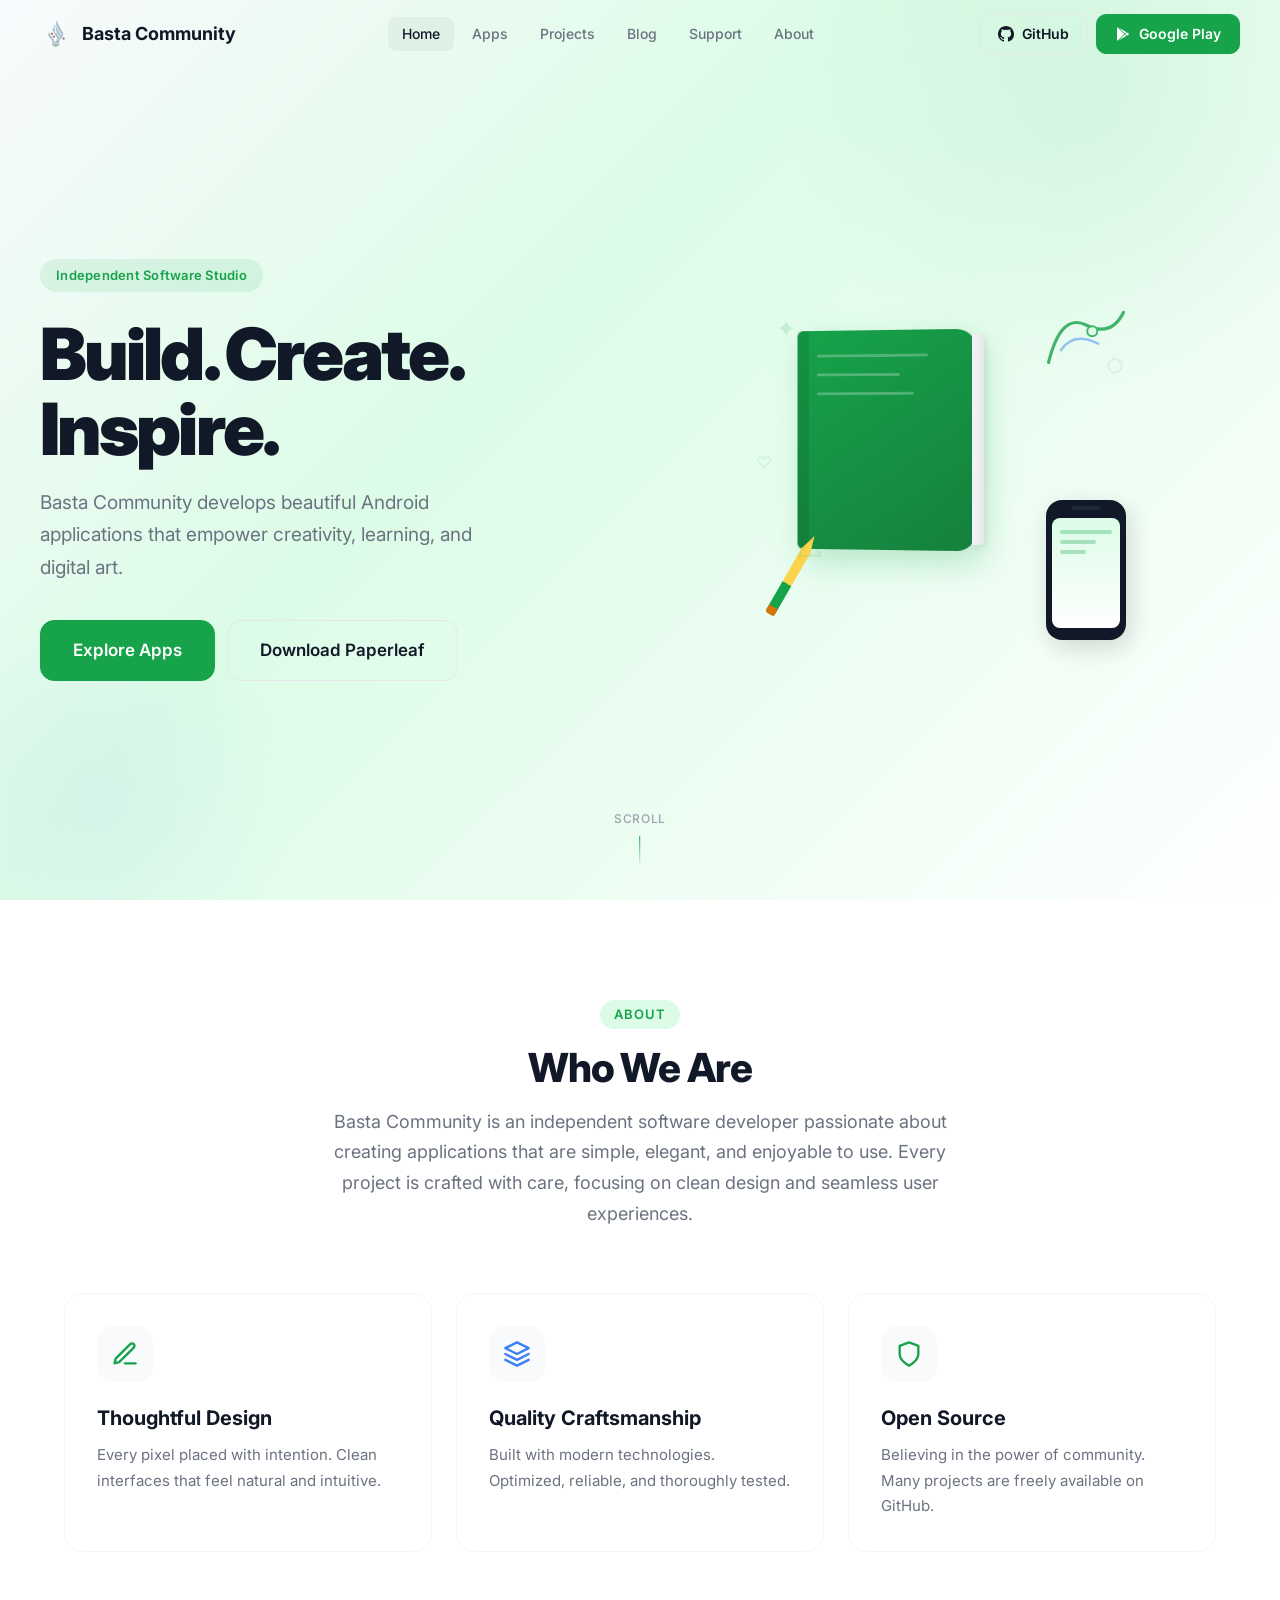
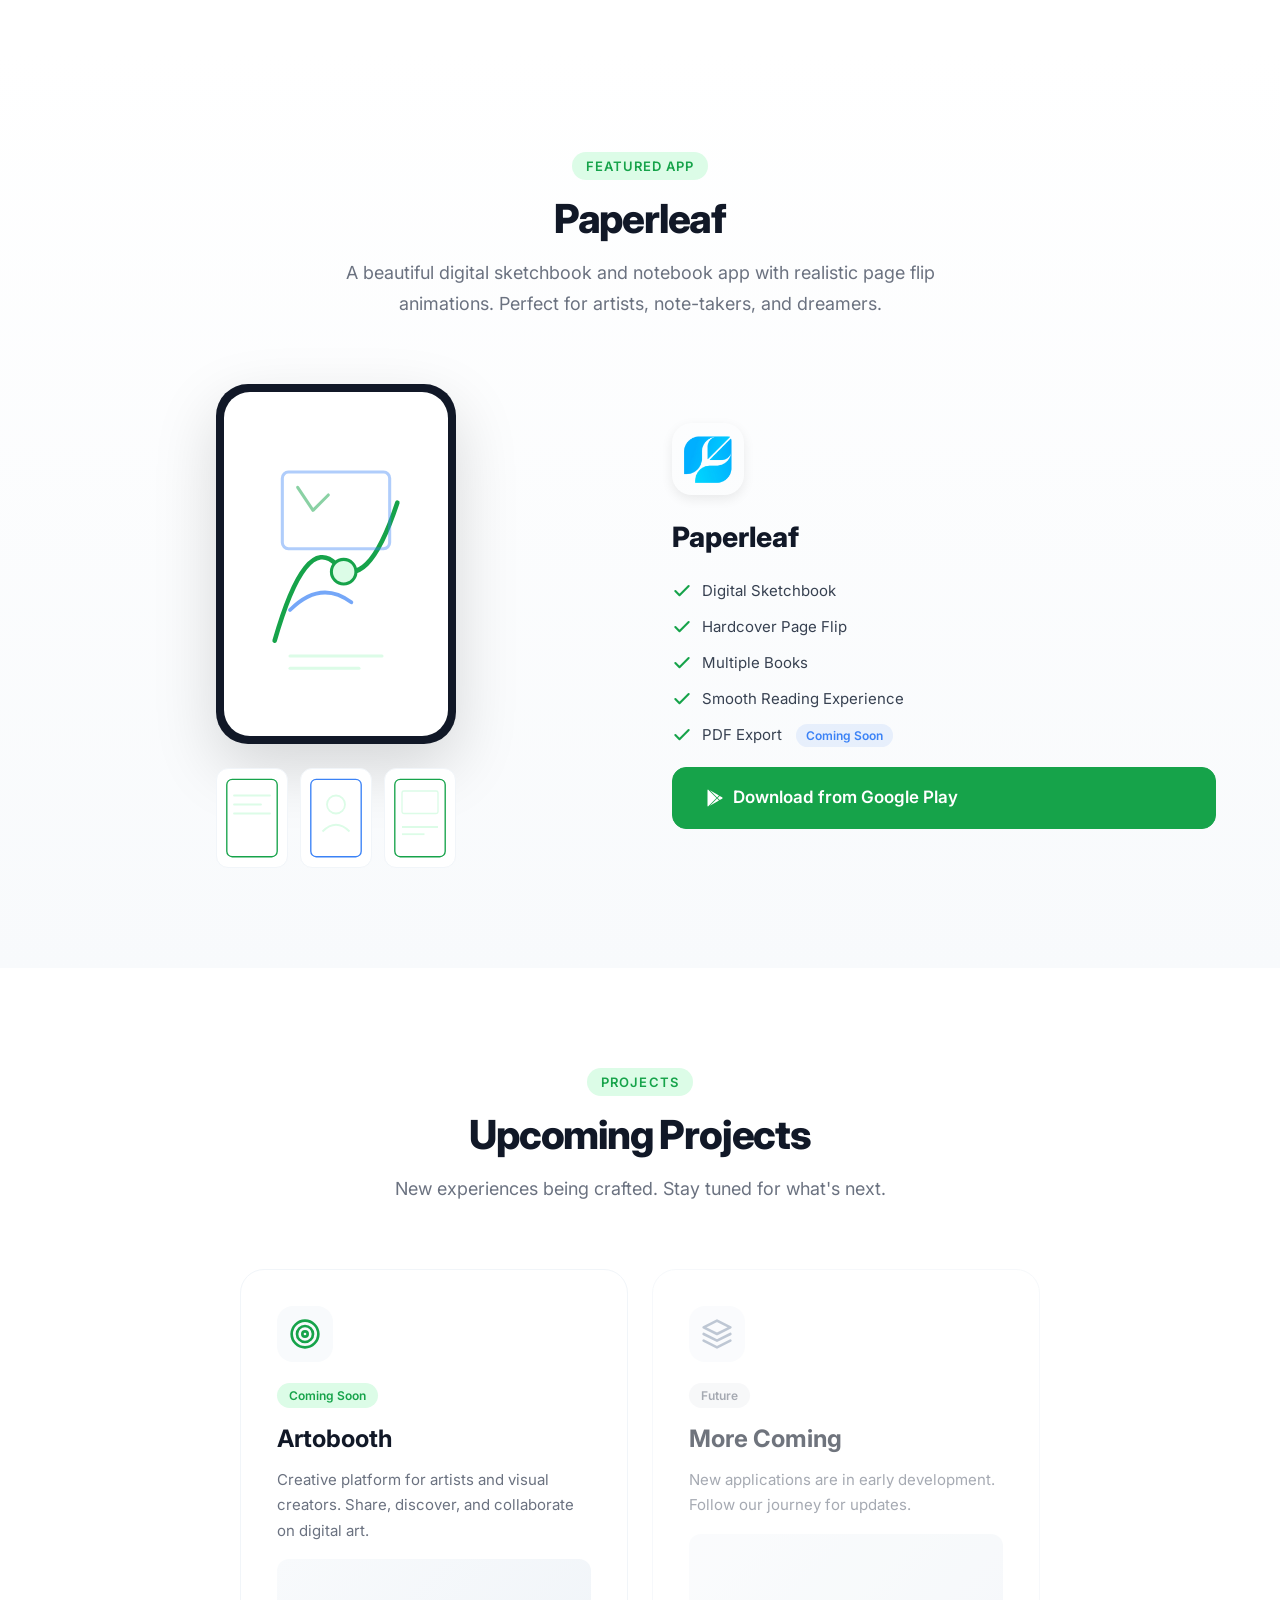
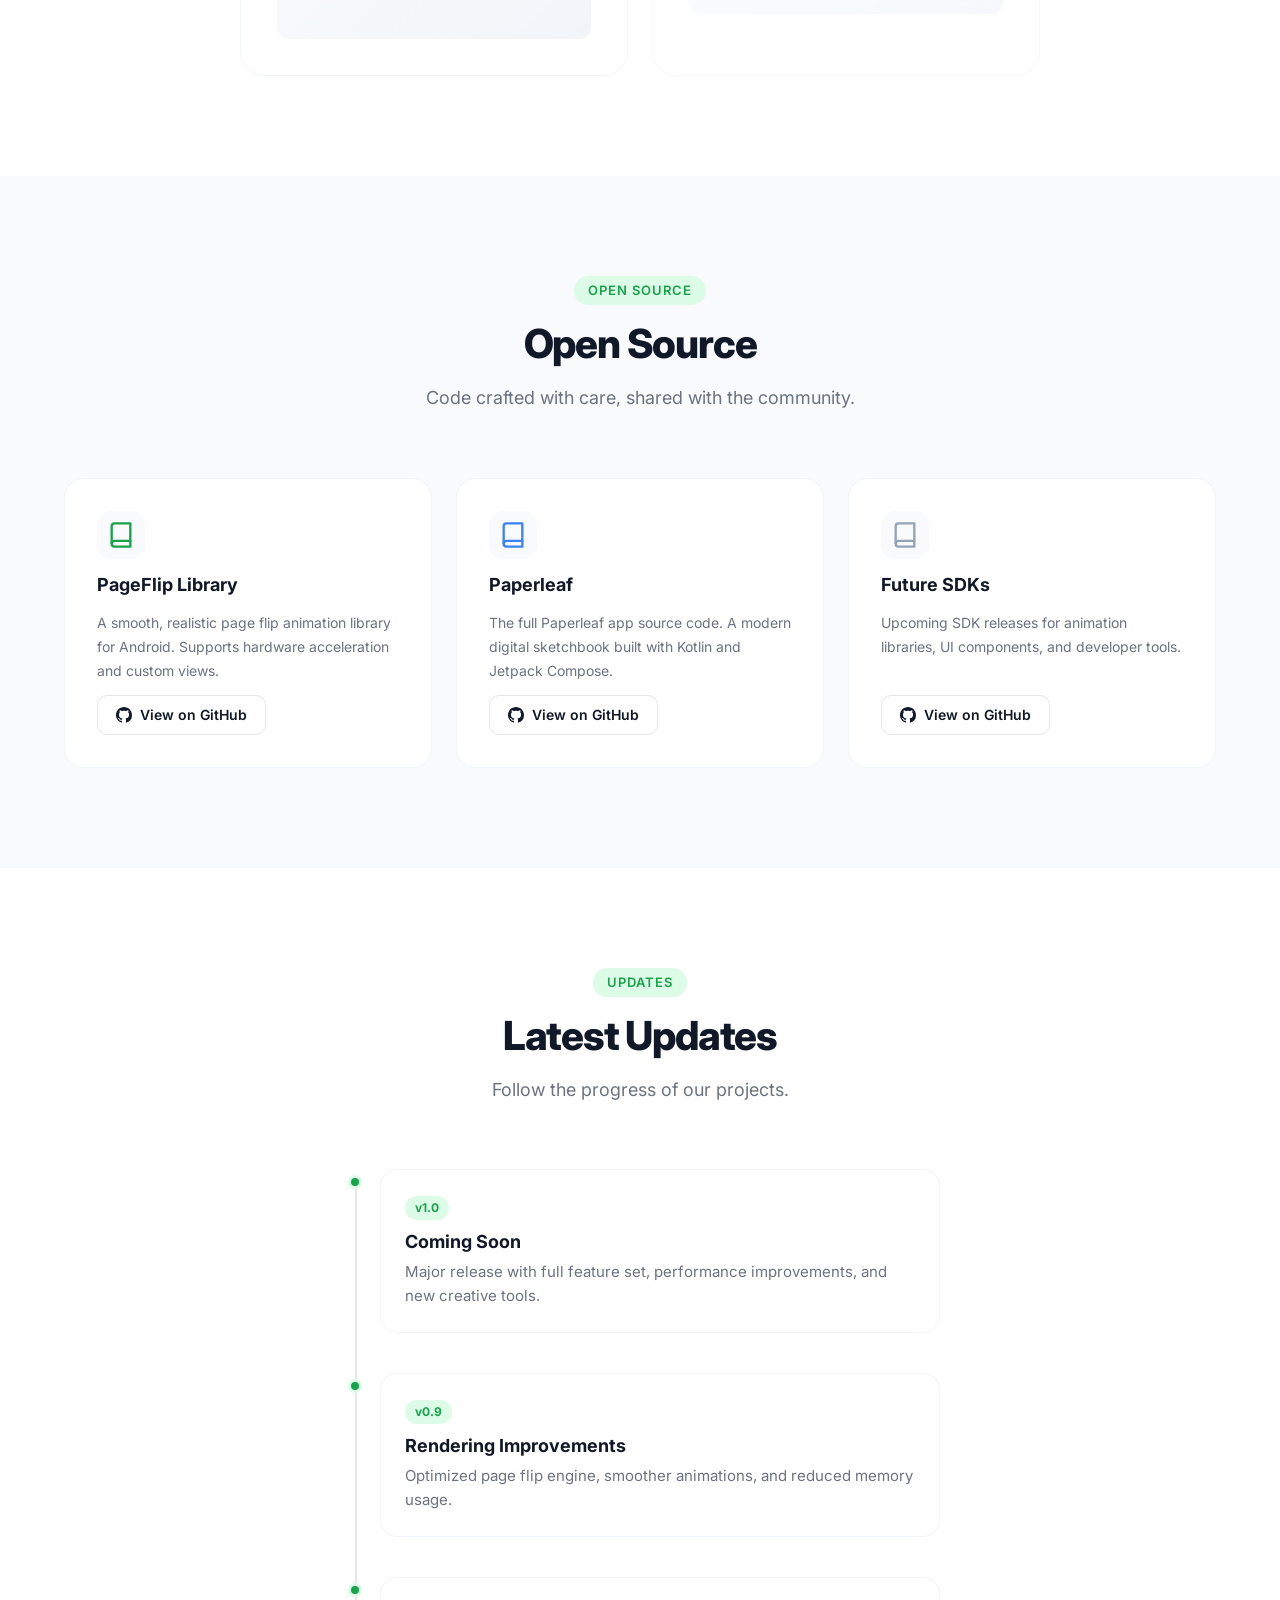
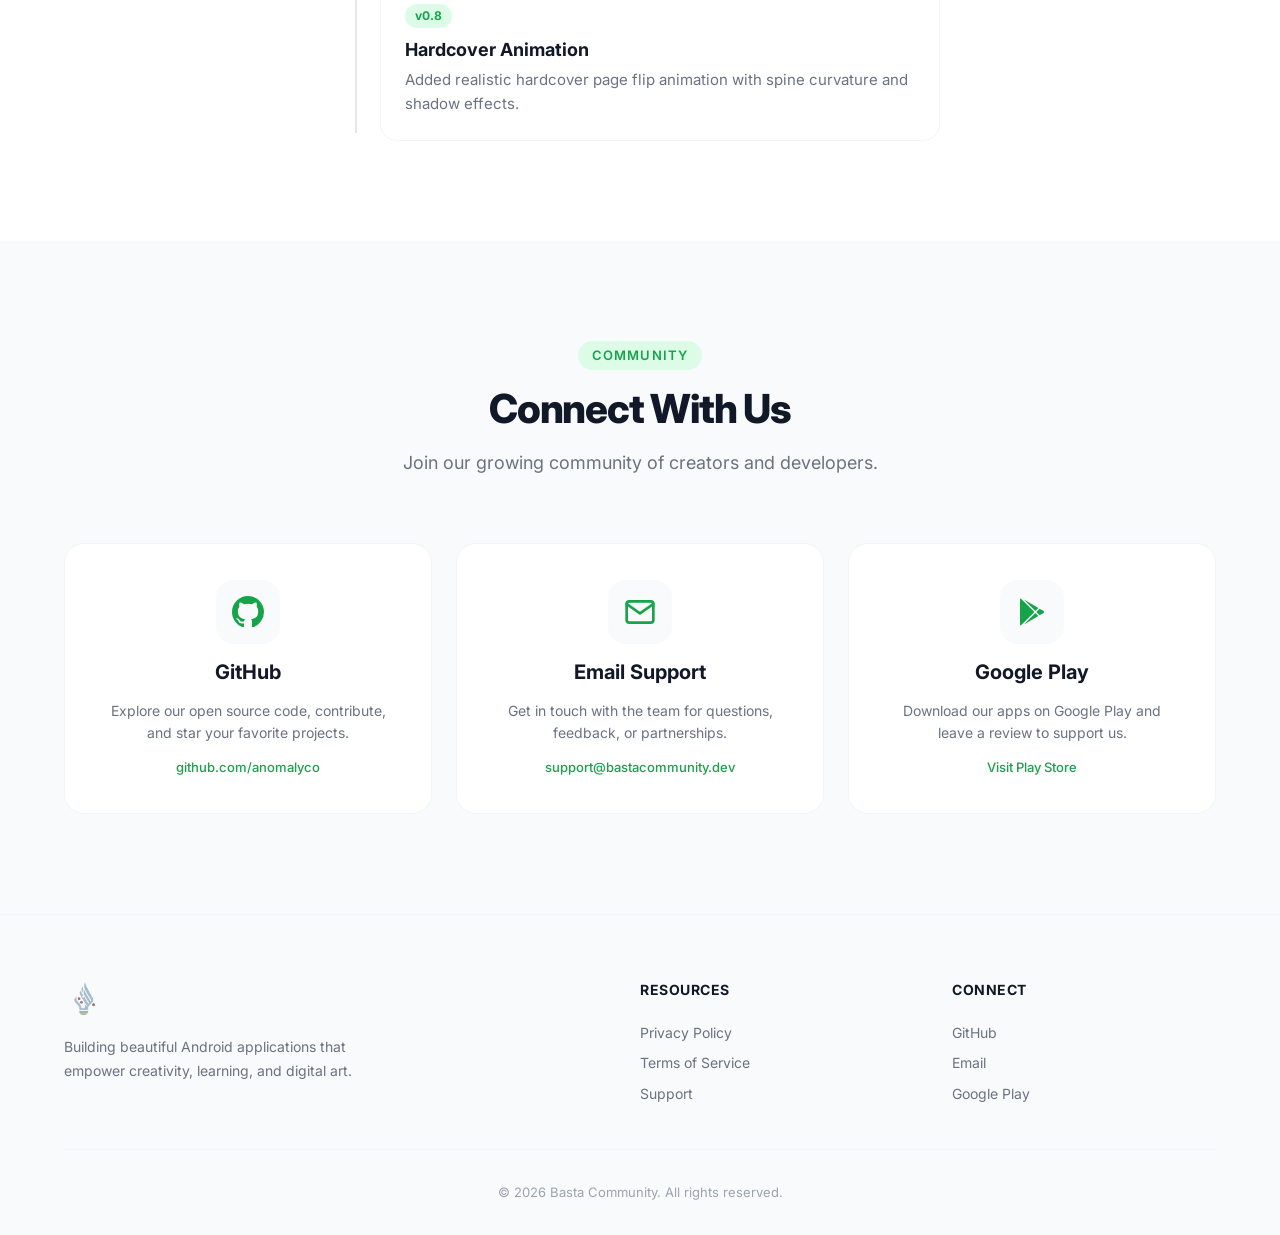
==== index.html @ 8608f351 "first web" ====
<!DOCTYPE html>
<html lang="en">
<head>
  <meta charset="UTF-8">
  <meta name="viewport" content="width=device-width, initial-scale=1.0">
  <meta name="description" content="Basta Community - Independent software studio building beautiful, creative Android applications.">
  <title>Basta Community — Build. Create. Inspire.</title>
  <link rel="icon" type="image/png" href="assets/images/ic_basta.png">
  <link rel="preconnect" href="https://fonts.googleapis.com">
  <link rel="preconnect" href="https://fonts.gstatic.com" crossorigin>
  <link href="https://fonts.googleapis.com/css2?family=Inter:wght@300;400;500;600;700;800;900&display=swap" rel="stylesheet">
  <link rel="stylesheet" href="style.css">
</head>
<body>

  <!-- Navigation -->
  <nav class="navbar" id="navbar">
    <div class="nav-container">
      <a href="#" class="nav-logo">
        <img src="assets/images/ic_basta.png" alt="Basta Community" class="nav-logo-img">
        <span>Basta Community</span>
      </a>
      <div class="nav-menu" id="navMenu">
        <a href="#hero" class="nav-link active">Home</a>
        <a href="#apps" class="nav-link">Apps</a>
        <a href="#projects" class="nav-link">Projects</a>
        <a href="#blog" class="nav-link">Blog</a>
        <a href="#support" class="nav-link">Support</a>
        <a href="#about" class="nav-link">About</a>
      </div>
      <div class="nav-actions">
        <a href="https://github.com/anomalyco" target="_blank" rel="noopener" class="btn btn-outline btn-sm">
          <svg width="16" height="16" viewBox="0 0 24 24" fill="currentColor"><path d="M12 0C5.37 0 0 5.37 0 12c0 5.31 3.435 9.795 8.205 11.385.6.105.825-.255.825-.57 0-.285-.015-1.23-.015-2.235-3.015.555-3.795-.735-4.035-1.41-.135-.345-.72-1.41-1.23-1.695-.42-.225-1.02-.78-.015-.795.945-.015 1.62.87 1.845 1.23 1.08 1.815 2.805 1.305 3.495.99.105-.78.42-1.305.765-1.605-2.67-.3-5.46-1.335-5.46-5.925 0-1.305.465-2.385 1.23-3.225-.12-.3-.54-1.53.12-3.18 0 0 1.005-.315 3.3 1.23.96-.27 1.98-.405 3-.405s2.04.135 3 .405c2.295-1.56 3.3-1.23 3.3-1.23.66 1.65.24 2.88.12 3.18.765.84 1.23 1.905 1.23 3.225 0 4.605-2.805 5.625-5.475 5.925.435.375.81 1.095.81 2.22 0 1.605-.015 2.895-.015 3.3 0 .315.225.69.825.57A12.02 12.02 0 0024 12c0-6.63-5.37-12-12-12z"/></svg>
          GitHub
        </a>
        <a href="https://play.google.com" target="_blank" rel="noopener" class="btn btn-primary btn-sm">
          <svg width="16" height="16" viewBox="0 0 24 24" fill="currentColor"><path d="M3.609 1.814L13.792 12 3.61 22.186a.996.996 0 01-.61-.92V2.734a1 1 0 01.609-.92zm10.89 10.893l2.302 2.302-10.937 6.333 8.635-8.635zm3.199-3.199l2.807 1.626a1 1 0 010 1.732l-2.807 1.626L15.206 12l2.492-2.492zM5.864 2.658L16.8 8.99l-2.302 2.302-8.634-8.634z"/></svg>
          Google Play
        </a>
      </div>
      <button class="nav-toggle" id="navToggle" aria-label="Menu">
        <span></span><span></span><span></span>
      </button>
    </div>
  </nav>

  <!-- Hero -->
  <section class="hero" id="hero">
    <div class="hero-bg"></div>
    <div class="hero-container">
      <div class="hero-content fade-in">
        <span class="hero-badge">Independent Software Studio</span>
        <h1 class="hero-title">Build. Create. Inspire.</h1>
        <p class="hero-subtitle">Basta Community develops beautiful Android applications that empower creativity, learning, and digital art.</p>
        <div class="hero-buttons">
          <a href="#apps" class="btn btn-primary btn-lg">Explore Apps</a>
          <a href="#paperleaf" class="btn btn-outline btn-lg">Download Paperleaf</a>
        </div>
      </div>
      <div class="hero-visual fade-in">
        <div class="hero-illustration">
          <div class="il-notebook">
            <div class="il-notebook-cover">
              <div class="il-notebook-line"></div>
              <div class="il-notebook-line"></div>
              <div class="il-notebook-line"></div>
            </div>
            <div class="il-notebook-pages"></div>
          </div>
          <div class="il-pencil">
            <div class="il-pencil-tip"></div>
            <div class="il-pencil-body"></div>
          </div>
          <div class="il-sketch il-sketch-1">
            <svg viewBox="0 0 80 60" fill="none"><path d="M10 50 Q20 10 40 20 Q60 30 70 10" stroke="#16A34A" stroke-width="2.5" stroke-linecap="round" fill="none"/><circle cx="45" cy="25" r="4" fill="#DCFCE7" stroke="#16A34A" stroke-width="1.5"/><path d="M20 40 Q30 25 50 35" stroke="#3B82F6" stroke-width="2" stroke-linecap="round" fill="none" opacity="0.6"/></svg>
          </div>
          <div class="il-sketch il-sketch-2">
            <svg viewBox="0 0 60 50" fill="none"><rect x="10" y="10" width="40" height="30" rx="3" stroke="#3B82F6" stroke-width="2" fill="none"/><circle cx="30" cy="22" r="6" stroke="#16A34A" stroke-width="2" fill="none"/><path d="M15 35 Q30 25 45 35" stroke="#3B82F6" stroke-width="1.5" fill="none"/></svg>
          </div>
          <div class="il-doodle il-doodle-1">✦</div>
          <div class="il-doodle il-doodle-2">○</div>
          <div class="il-doodle il-doodle-3">△</div>
          <div class="il-doodle il-doodle-4">◇</div>
          <div class="il-doodle il-doodle-5">♡</div>
          <div class="il-phone-frame">
            <div class="il-phone-notch"></div>
            <div class="il-phone-screen">
              <div class="il-phone-bar"></div>
              <div class="il-phone-bar"></div>
              <div class="il-phone-bar"></div>
            </div>
          </div>
        </div>
      </div>
    </div>
    <div class="hero-scroll">
      <span>Scroll</span>
      <div class="scroll-indicator"></div>
    </div>
  </section>

  <!-- About -->
  <section class="section" id="about">
    <div class="container">
      <div class="section-header fade-in">
        <span class="section-label">About</span>
        <h2 class="section-title">Who We Are</h2>
        <p class="section-desc">Basta Community is an independent software developer passionate about creating applications that are simple, elegant, and enjoyable to use. Every project is crafted with care, focusing on clean design and seamless user experiences.</p>
      </div>
      <div class="about-grid fade-in">
        <div class="about-card">
          <div class="about-icon">
            <svg width="28" height="28" viewBox="0 0 24 24" fill="none" stroke="#16A34A" stroke-width="2" stroke-linecap="round" stroke-linejoin="round"><path d="M12 20h9"/><path d="M16.5 3.5a2.121 2.121 0 013 3L7 19l-4 1 1-4L16.5 3.5z"/></svg>
          </div>
          <h3>Thoughtful Design</h3>
          <p>Every pixel placed with intention. Clean interfaces that feel natural and intuitive.</p>
        </div>
        <div class="about-card">
          <div class="about-icon">
            <svg width="28" height="28" viewBox="0 0 24 24" fill="none" stroke="#3B82F6" stroke-width="2" stroke-linecap="round" stroke-linejoin="round"><path d="M12 2L2 7l10 5 10-5-10-5z"/><path d="M2 17l10 5 10-5"/><path d="M2 12l10 5 10-5"/></svg>
          </div>
          <h3>Quality Craftsmanship</h3>
          <p>Built with modern technologies. Optimized, reliable, and thoroughly tested.</p>
        </div>
        <div class="about-card">
          <div class="about-icon">
            <svg width="28" height="28" viewBox="0 0 24 24" fill="none" stroke="#16A34A" stroke-width="2" stroke-linecap="round" stroke-linejoin="round"><path d="M12 22s8-4 8-10V5l-8-3-8 3v7c0 6 8 10 8 10z"/></svg>
          </div>
          <h3>Open Source</h3>
          <p>Believing in the power of community. Many projects are freely available on GitHub.</p>
        </div>
      </div>
    </div>
  </section>

  <!-- Featured App / Paperleaf -->
  <section class="section section-featured" id="paperleaf">
    <div class="container">
      <div class="section-header fade-in">
        <span class="section-label">Featured App</span>
        <h2 class="section-title">Paperleaf</h2>
        <p class="section-desc">A beautiful digital sketchbook and notebook app with realistic page flip animations. Perfect for artists, note-takers, and dreamers.</p>
      </div>
      <div class="featured-grid fade-in">
        <div class="featured-visual">
          <div class="featured-phone">
            <div class="featured-phone-inner">
              <div class="featured-screen-content">
                <div class="fp-drawing">
                  <svg viewBox="0 0 120 160" fill="none">
                    <path d="M20 130 Q40 60 60 80 Q80 100 100 40" stroke="#16A34A" stroke-width="3" stroke-linecap="round"/>
                    <circle cx="65" cy="85" r="8" fill="#DCFCE7" stroke="#16A34A" stroke-width="2"/>
                    <path d="M30 110 Q50 90 70 105" stroke="#3B82F6" stroke-width="2.5" stroke-linecap="round" opacity="0.7"/>
                    <rect x="25" y="20" width="70" height="50" rx="4" stroke="#3B82F6" stroke-width="2" fill="none" opacity="0.4"/>
                    <path d="M35 30 L45 45 L55 35" stroke="#16A34A" stroke-width="2" stroke-linecap="round" stroke-linejoin="round" opacity="0.5"/>
                    <line x1="30" y1="140" x2="90" y2="140" stroke="#DCFCE7" stroke-width="2" stroke-linecap="round"/>
                    <line x1="30" y1="148" x2="75" y2="148" stroke="#DCFCE7" stroke-width="2" stroke-linecap="round"/>
                  </svg>
                </div>
              </div>
            </div>
          </div>
          <div class="featured-screenshots">
            <div class="screenshot-thumb">
              <svg viewBox="0 0 60 90" fill="none"><rect x="2" y="2" width="56" height="86" rx="6" stroke="#16A34A" stroke-width="1.5" fill="none"/><line x1="10" y1="20" x2="50" y2="20" stroke="#DCFCE7" stroke-width="2" stroke-linecap="round"/><line x1="10" y1="30" x2="40" y2="30" stroke="#DCFCE7" stroke-width="2" stroke-linecap="round"/><line x1="10" y1="40" x2="50" y2="40" stroke="#DCFCE7" stroke-width="2" stroke-linecap="round"/></svg>
            </div>
            <div class="screenshot-thumb">
              <svg viewBox="0 0 60 90" fill="none"><rect x="2" y="2" width="56" height="86" rx="6" stroke="#3B82F6" stroke-width="1.5" fill="none"/><circle cx="30" cy="30" r="10" stroke="#DCFCE7" stroke-width="2" fill="none"/><path d="M15 60 Q30 45 45 60" stroke="#DCFCE7" stroke-width="2" fill="none"/></svg>
            </div>
            <div class="screenshot-thumb">
              <svg viewBox="0 0 60 90" fill="none"><rect x="2" y="2" width="56" height="86" rx="6" stroke="#16A34A" stroke-width="1.5" fill="none"/><rect x="10" y="15" width="40" height="25" rx="2" stroke="#DCFCE7" stroke-width="1.5" fill="none"/><line x1="10" y1="55" x2="50" y2="55" stroke="#DCFCE7" stroke-width="2"/><line x1="10" y1="63" x2="35" y2="63" stroke="#DCFCE7" stroke-width="2"/></svg>
            </div>
          </div>
        </div>
        <div class="featured-info">
          <div class="featured-app-icon">
            <img src="assets/images/ic_paperleaf.png" alt="Paperleaf">
          </div>
          <h3 class="featured-app-name">Paperleaf</h3>
          <ul class="featured-features">
            <li>
              <svg width="20" height="20" viewBox="0 0 24 24" fill="none" stroke="#16A34A" stroke-width="2.5" stroke-linecap="round" stroke-linejoin="round"><polyline points="20 6 9 17 4 12"/></svg>
              Digital Sketchbook
            </li>
            <li>
              <svg width="20" height="20" viewBox="0 0 24 24" fill="none" stroke="#16A34A" stroke-width="2.5" stroke-linecap="round" stroke-linejoin="round"><polyline points="20 6 9 17 4 12"/></svg>
              Hardcover Page Flip
            </li>
            <li>
              <svg width="20" height="20" viewBox="0 0 24 24" fill="none" stroke="#16A34A" stroke-width="2.5" stroke-linecap="round" stroke-linejoin="round"><polyline points="20 6 9 17 4 12"/></svg>
              Multiple Books
            </li>
            <li>
              <svg width="20" height="20" viewBox="0 0 24 24" fill="none" stroke="#16A34A" stroke-width="2.5" stroke-linecap="round" stroke-linejoin="round"><polyline points="20 6 9 17 4 12"/></svg>
              Smooth Reading Experience
            </li>
            <li>
              <svg width="20" height="20" viewBox="0 0 24 24" fill="none" stroke="#16A34A" stroke-width="2.5" stroke-linecap="round" stroke-linejoin="round"><polyline points="20 6 9 17 4 12"/></svg>
              PDF Export <span class="badge-coming">Coming Soon</span>
            </li>
          </ul>
          <a href="https://play.google.com" target="_blank" rel="noopener" class="btn btn-primary btn-lg">
            <svg width="20" height="20" viewBox="0 0 24 24" fill="currentColor"><path d="M3.609 1.814L13.792 12 3.61 22.186a.996.996 0 01-.61-.92V2.734a1 1 0 01.609-.92zm10.89 10.893l2.302 2.302-10.937 6.333 8.635-8.635zm3.199-3.199l2.807 1.626a1 1 0 010 1.732l-2.807 1.626L15.206 12l2.492-2.492zM5.864 2.658L16.8 8.99l-2.302 2.302-8.634-8.634z"/></svg>
            Download from Google Play
          </a>
        </div>
      </div>
    </div>
  </section>

  <!-- Upcoming Projects -->
  <section class="section" id="projects">
    <div class="container">
      <div class="section-header fade-in">
        <span class="section-label">Projects</span>
        <h2 class="section-title">Upcoming Projects</h2>
        <p class="section-desc">New experiences being crafted. Stay tuned for what's next.</p>
      </div>
      <div class="projects-grid fade-in" id="apps">
        <div class="project-card">
          <div class="project-icon">
            <svg width="32" height="32" viewBox="0 0 24 24" fill="none" stroke="#16A34A" stroke-width="2" stroke-linecap="round" stroke-linejoin="round"><circle cx="12" cy="12" r="10"/><circle cx="12" cy="12" r="6"/><circle cx="12" cy="12" r="2"/></svg>
          </div>
          <span class="project-badge">Coming Soon</span>
          <h3>Artobooth</h3>
          <p>Creative platform for artists and visual creators. Share, discover, and collaborate on digital art.</p>
          <div class="project-placeholder"></div>
        </div>
        <div class="project-card project-card-future">
          <div class="project-icon">
            <svg width="32" height="32" viewBox="0 0 24 24" fill="none" stroke="#94A3B8" stroke-width="2" stroke-linecap="round" stroke-linejoin="round"><path d="M12 2L2 7l10 5 10-5-10-5z"/><path d="M2 17l10 5 10-5"/><path d="M2 12l10 5 10-5"/></svg>
          </div>
          <span class="project-badge project-badge-soon">Future</span>
          <h3>More Coming</h3>
          <p>New applications are in early development. Follow our journey for updates.</p>
          <div class="project-placeholder"></div>
        </div>
      </div>
    </div>
  </section>

  <!-- Open Source -->
  <section class="section section-alt" id="opensource">
    <div class="container">
      <div class="section-header fade-in">
        <span class="section-label">Open Source</span>
        <h2 class="section-title">Open Source</h2>
        <p class="section-desc">Code crafted with care, shared with the community.</p>
      </div>
      <div class="oss-grid fade-in">
        <div class="oss-card">
          <div class="oss-icon">
            <svg width="28" height="28" viewBox="0 0 24 24" fill="none" stroke="#16A34A" stroke-width="2" stroke-linecap="round" stroke-linejoin="round"><path d="M4 19.5A2.5 2.5 0 016.5 17H20"/><path d="M6.5 2H20v20H6.5A2.5 2.5 0 014 19.5v-15A2.5 2.5 0 016.5 2z"/></svg>
          </div>
          <h3>PageFlip Library</h3>
          <p>A smooth, realistic page flip animation library for Android. Supports hardware acceleration and custom views.</p>
          <a href="https://github.com/anomalyco" target="_blank" rel="noopener" class="btn btn-outline btn-sm">
            <svg width="16" height="16" viewBox="0 0 24 24" fill="currentColor"><path d="M12 0C5.37 0 0 5.37 0 12c0 5.31 3.435 9.795 8.205 11.385.6.105.825-.255.825-.57 0-.285-.015-1.23-.015-2.235-3.015.555-3.795-.735-4.035-1.41-.135-.345-.72-1.41-1.23-1.695-.42-.225-1.02-.78-.015-.795.945-.015 1.62.87 1.845 1.23 1.08 1.815 2.805 1.305 3.495.99.105-.78.42-1.305.765-1.605-2.67-.3-5.46-1.335-5.46-5.925 0-1.305.465-2.385 1.23-3.225-.12-.3-.54-1.53.12-3.18 0 0 1.005-.315 3.3 1.23.96-.27 1.98-.405 3-.405s2.04.135 3 .405c2.295-1.56 3.3-1.23 3.3-1.23.66 1.65.24 2.88.12 3.18.765.84 1.23 1.905 1.23 3.225 0 4.605-2.805 5.625-5.475 5.925.435.375.81 1.095.81 2.22 0 1.605-.015 2.895-.015 3.3 0 .315.225.69.825.57A12.02 12.02 0 0024 12c0-6.63-5.37-12-12-12z"/></svg>
            View on GitHub
          </a>
        </div>
        <div class="oss-card">
          <div class="oss-icon">
            <svg width="28" height="28" viewBox="0 0 24 24" fill="none" stroke="#3B82F6" stroke-width="2" stroke-linecap="round" stroke-linejoin="round"><path d="M4 19.5A2.5 2.5 0 016.5 17H20"/><path d="M6.5 2H20v20H6.5A2.5 2.5 0 014 19.5v-15A2.5 2.5 0 016.5 2z"/></svg>
          </div>
          <h3>Paperleaf</h3>
          <p>The full Paperleaf app source code. A modern digital sketchbook built with Kotlin and Jetpack Compose.</p>
          <a href="https://github.com/anomalyco" target="_blank" rel="noopener" class="btn btn-outline btn-sm">
            <svg width="16" height="16" viewBox="0 0 24 24" fill="currentColor"><path d="M12 0C5.37 0 0 5.37 0 12c0 5.31 3.435 9.795 8.205 11.385.6.105.825-.255.825-.57 0-.285-.015-1.23-.015-2.235-3.015.555-3.795-.735-4.035-1.41-.135-.345-.72-1.41-1.23-1.695-.42-.225-1.02-.78-.015-.795.945-.015 1.62.87 1.845 1.23 1.08 1.815 2.805 1.305 3.495.99.105-.78.42-1.305.765-1.605-2.67-.3-5.46-1.335-5.46-5.925 0-1.305.465-2.385 1.23-3.225-.12-.3-.54-1.53.12-3.18 0 0 1.005-.315 3.3 1.23.96-.27 1.98-.405 3-.405s2.04.135 3 .405c2.295-1.56 3.3-1.23 3.3-1.23.66 1.65.24 2.88.12 3.18.765.84 1.23 1.905 1.23 3.225 0 4.605-2.805 5.625-5.475 5.925.435.375.81 1.095.81 2.22 0 1.605-.015 2.895-.015 3.3 0 .315.225.69.825.57A12.02 12.02 0 0024 12c0-6.63-5.37-12-12-12z"/></svg>
            View on GitHub
          </a>
        </div>
        <div class="oss-card">
          <div class="oss-icon">
            <svg width="28" height="28" viewBox="0 0 24 24" fill="none" stroke="#94A3B8" stroke-width="2" stroke-linecap="round" stroke-linejoin="round"><path d="M4 19.5A2.5 2.5 0 016.5 17H20"/><path d="M6.5 2H20v20H6.5A2.5 2.5 0 014 19.5v-15A2.5 2.5 0 016.5 2z"/></svg>
          </div>
          <h3>Future SDKs</h3>
          <p>Upcoming SDK releases for animation libraries, UI components, and developer tools.</p>
          <a href="https://github.com/anomalyco" target="_blank" rel="noopener" class="btn btn-outline btn-sm">
            <svg width="16" height="16" viewBox="0 0 24 24" fill="currentColor"><path d="M12 0C5.37 0 0 5.37 0 12c0 5.31 3.435 9.795 8.205 11.385.6.105.825-.255.825-.57 0-.285-.015-1.23-.015-2.235-3.015.555-3.795-.735-4.035-1.41-.135-.345-.72-1.41-1.23-1.695-.42-.225-1.02-.78-.015-.795.945-.015 1.62.87 1.845 1.23 1.08 1.815 2.805 1.305 3.495.99.105-.78.42-1.305.765-1.605-2.67-.3-5.46-1.335-5.46-5.925 0-1.305.465-2.385 1.23-3.225-.12-.3-.54-1.53.12-3.18 0 0 1.005-.315 3.3 1.23.96-.27 1.98-.405 3-.405s2.04.135 3 .405c2.295-1.56 3.3-1.23 3.3-1.23.66 1.65.24 2.88.12 3.18.765.84 1.23 1.905 1.23 3.225 0 4.605-2.805 5.625-5.475 5.925.435.375.81 1.095.81 2.22 0 1.605-.015 2.895-.015 3.3 0 .315.225.69.825.57A12.02 12.02 0 0024 12c0-6.63-5.37-12-12-12z"/></svg>
            View on GitHub
          </a>
        </div>
      </div>
    </div>
  </section>

  <!-- Latest Updates -->
  <section class="section" id="blog">
    <div class="container">
      <div class="section-header fade-in">
        <span class="section-label">Updates</span>
        <h2 class="section-title">Latest Updates</h2>
        <p class="section-desc">Follow the progress of our projects.</p>
      </div>
      <div class="timeline fade-in">
        <div class="timeline-item">
          <div class="timeline-dot"></div>
          <div class="timeline-content">
            <span class="timeline-version">v1.0</span>
            <h3>Coming Soon</h3>
            <p>Major release with full feature set, performance improvements, and new creative tools.</p>
          </div>
        </div>
        <div class="timeline-item">
          <div class="timeline-dot"></div>
          <div class="timeline-content">
            <span class="timeline-version">v0.9</span>
            <h3>Rendering Improvements</h3>
            <p>Optimized page flip engine, smoother animations, and reduced memory usage.</p>
          </div>
        </div>
        <div class="timeline-item">
          <div class="timeline-dot"></div>
          <div class="timeline-content">
            <span class="timeline-version">v0.8</span>
            <h3>Hardcover Animation</h3>
            <p>Added realistic hardcover page flip animation with spine curvature and shadow effects.</p>
          </div>
        </div>
      </div>
    </div>
  </section>

  <!-- Community -->
  <section class="section section-alt" id="support">
    <div class="container">
      <div class="section-header fade-in">
        <span class="section-label">Community</span>
        <h2 class="section-title">Connect With Us</h2>
        <p class="section-desc">Join our growing community of creators and developers.</p>
      </div>
      <div class="community-grid fade-in">
        <a href="https://github.com/anomalyco" target="_blank" rel="noopener" class="community-card">
          <div class="community-icon">
            <svg width="32" height="32" viewBox="0 0 24 24" fill="currentColor"><path d="M12 0C5.37 0 0 5.37 0 12c0 5.31 3.435 9.795 8.205 11.385.6.105.825-.255.825-.57 0-.285-.015-1.23-.015-2.235-3.015.555-3.795-.735-4.035-1.41-.135-.345-.72-1.41-1.23-1.695-.42-.225-1.02-.78-.015-.795.945-.015 1.62.87 1.845 1.23 1.08 1.815 2.805 1.305 3.495.99.105-.78.42-1.305.765-1.605-2.67-.3-5.46-1.335-5.46-5.925 0-1.305.465-2.385 1.23-3.225-.12-.3-.54-1.53.12-3.18 0 0 1.005-.315 3.3 1.23.96-.27 1.98-.405 3-.405s2.04.135 3 .405c2.295-1.56 3.3-1.23 3.3-1.23.66 1.65.24 2.88.12 3.18.765.84 1.23 1.905 1.23 3.225 0 4.605-2.805 5.625-5.475 5.925.435.375.81 1.095.81 2.22 0 1.605-.015 2.895-.015 3.3 0 .315.225.69.825.57A12.02 12.02 0 0024 12c0-6.63-5.37-12-12-12z"/></svg>
          </div>
          <h3>GitHub</h3>
          <p>Explore our open source code, contribute, and star your favorite projects.</p>
          <span class="community-link">github.com/anomalyco</span>
        </a>
        <a href="mailto:support@bastacommunity.dev" class="community-card">
          <div class="community-icon">
            <svg width="32" height="32" viewBox="0 0 24 24" fill="none" stroke="currentColor" stroke-width="2" stroke-linecap="round" stroke-linejoin="round"><path d="M4 4h16c1.1 0 2 .9 2 2v12c0 1.1-.9 2-2 2H4c-1.1 0-2-.9-2-2V6c0-1.1.9-2 2-2z"/><polyline points="22,6 12,13 2,6"/></svg>
          </div>
          <h3>Email Support</h3>
          <p>Get in touch with the team for questions, feedback, or partnerships.</p>
          <span class="community-link">support@bastacommunity.dev</span>
        </a>
        <a href="https://play.google.com" target="_blank" rel="noopener" class="community-card">
          <div class="community-icon">
            <svg width="32" height="32" viewBox="0 0 24 24" fill="currentColor"><path d="M3.609 1.814L13.792 12 3.61 22.186a.996.996 0 01-.61-.92V2.734a1 1 0 01.609-.92zm10.89 10.893l2.302 2.302-10.937 6.333 8.635-8.635zm3.199-3.199l2.807 1.626a1 1 0 010 1.732l-2.807 1.626L15.206 12l2.492-2.492zM5.864 2.658L16.8 8.99l-2.302 2.302-8.634-8.634z"/></svg>
          </div>
          <h3>Google Play</h3>
          <p>Download our apps on Google Play and leave a review to support us.</p>
          <span class="community-link">Visit Play Store</span>
        </a>
      </div>
    </div>
  </section>

  <!-- Footer -->
  <footer class="footer">
    <div class="container">
      <div class="footer-grid">
        <div class="footer-brand">
          <img src="assets/images/ic_basta.png" alt="Basta Community" class="footer-logo">
          <p>Building beautiful Android applications that empower creativity, learning, and digital art.</p>
        </div>
        <div class="footer-links">
          <h4>Resources</h4>
          <a href="#">Privacy Policy</a>
          <a href="#">Terms of Service</a>
          <a href="#">Support</a>
        </div>
        <div class="footer-links">
          <h4>Connect</h4>
          <a href="https://github.com/anomalyco" target="_blank" rel="noopener">GitHub</a>
          <a href="mailto:support@bastacommunity.dev">Email</a>
          <a href="https://play.google.com" target="_blank" rel="noopener">Google Play</a>
        </div>
      </div>
      <div class="footer-bottom">
        <p>&copy; 2026 Basta Community. All rights reserved.</p>
      </div>
    </div>
  </footer>

  <script src="script.js"></script>
</body>
</html>
---- style.css ----
/* ── Reset & Base ── */
*, *::before, *::after {
  margin: 0;
  padding: 0;
  box-sizing: border-box;
}

html {
  scroll-behavior: smooth;
  -webkit-font-smoothing: antialiased;
  -moz-osx-font-smoothing: grayscale;
}

body {
  font-family: 'Inter', -apple-system, BlinkMacSystemFont, 'Segoe UI', sans-serif;
  color: #111827;
  background: #FFFFFF;
  line-height: 1.6;
  overflow-x: hidden;
}

img {
  max-width: 100%;
  height: auto;
  display: block;
}

a {
  color: inherit;
  text-decoration: none;
}

ul { list-style: none; }

/* ── Container ── */
.container {
  max-width: 1200px;
  margin: 0 auto;
  padding: 0 24px;
}

/* ── Section ── */
.section {
  padding: 100px 0;
}

.section-alt {
  background: #F8FAFC;
}

.section-header {
  text-align: center;
  max-width: 640px;
  margin: 0 auto 64px;
}

.section-label {
  display: inline-block;
  font-size: 0.8125rem;
  font-weight: 600;
  text-transform: uppercase;
  letter-spacing: 0.08em;
  color: #16A34A;
  background: #DCFCE7;
  padding: 4px 14px;
  border-radius: 100px;
  margin-bottom: 16px;
}

.section-title {
  font-size: 2.5rem;
  font-weight: 800;
  line-height: 1.15;
  letter-spacing: -0.03em;
  margin-bottom: 16px;
}

.section-desc {
  font-size: 1.125rem;
  color: #6B7280;
  line-height: 1.7;
}

/* ── Buttons ── */
.btn {
  display: inline-flex;
  align-items: center;
  gap: 8px;
  font-family: inherit;
  font-weight: 600;
  border-radius: 12px;
  cursor: pointer;
  transition: all 0.25s ease;
  white-space: nowrap;
  font-size: 0.9375rem;
  padding: 12px 24px;
  border: 1.5px solid transparent;
}

.btn-sm {
  font-size: 0.875rem;
  padding: 8px 18px;
  border-radius: 10px;
}

.btn-lg {
  font-size: 1.0625rem;
  padding: 16px 32px;
  border-radius: 14px;
}

.btn-primary {
  background: #16A34A;
  color: #FFFFFF;
  border-color: #16A34A;
}

.btn-primary:hover {
  background: #15803D;
  border-color: #15803D;
  transform: translateY(-2px);
  box-shadow: 0 8px 24px rgba(22, 163, 74, 0.3);
}

.btn-outline {
  background: transparent;
  color: #111827;
  border-color: #E5E7EB;
}

.btn-outline:hover {
  border-color: #16A34A;
  color: #16A34A;
  transform: translateY(-2px);
  box-shadow: 0 4px 16px rgba(0,0,0,0.06);
}

/* ── Navbar ── */
.navbar {
  position: fixed;
  top: 0;
  left: 0;
  right: 0;
  z-index: 1000;
  padding: 0 24px;
  transition: all 0.3s ease;
}

.navbar.scrolled {
  background: rgba(255,255,255,0.72);
  backdrop-filter: blur(20px) saturate(1.8);
  -webkit-backdrop-filter: blur(20px) saturate(1.8);
  box-shadow: 0 1px 0 rgba(0,0,0,0.06);
}

.nav-container {
  max-width: 1200px;
  margin: 0 auto;
  display: flex;
  align-items: center;
  justify-content: space-between;
  height: 68px;
  gap: 16px;
}

.nav-logo {
  display: flex;
  align-items: center;
  gap: 10px;
  font-weight: 700;
  font-size: 1.125rem;
  flex-shrink: 0;
}

.nav-logo-img {
  width: 32px;
  height: 32px;
  border-radius: 8px;
}

.nav-menu {
  display: flex;
  align-items: center;
  gap: 4px;
}

.nav-link {
  font-size: 0.875rem;
  font-weight: 500;
  color: #6B7280;
  padding: 6px 14px;
  border-radius: 8px;
  transition: all 0.2s;
}

.nav-link:hover,
.nav-link.active {
  color: #111827;
  background: rgba(0,0,0,0.04);
}

.nav-actions {
  display: flex;
  align-items: center;
  gap: 8px;
  flex-shrink: 0;
}

.nav-toggle {
  display: none;
  flex-direction: column;
  gap: 5px;
  background: none;
  border: none;
  cursor: pointer;
  padding: 4px;
  z-index: 1001;
}

.nav-toggle span {
  display: block;
  width: 24px;
  height: 2px;
  background: #111827;
  border-radius: 2px;
  transition: all 0.3s;
}

.nav-toggle.active span:nth-child(1) {
  transform: rotate(45deg) translate(5px, 5px);
}

.nav-toggle.active span:nth-child(2) {
  opacity: 0;
}

.nav-toggle.active span:nth-child(3) {
  transform: rotate(-45deg) translate(5px, -5px);
}

/* ── Hero ── */
.hero {
  position: relative;
  min-height: 100vh;
  display: flex;
  align-items: center;
  overflow: hidden;
  padding: 120px 24px 80px;
}

.hero-bg {
  position: absolute;
  inset: 0;
  background: linear-gradient(135deg, #F8FAFC 0%, #DCFCE7 40%, #FFFFFF 100%);
  z-index: -1;
}

.hero-bg::before {
  content: '';
  position: absolute;
  width: 600px;
  height: 600px;
  border-radius: 50%;
  background: radial-gradient(circle, rgba(22,163,74,0.08) 0%, transparent 70%);
  top: -200px;
  right: -100px;
}

.hero-bg::after {
  content: '';
  position: absolute;
  width: 400px;
  height: 400px;
  border-radius: 50%;
  background: radial-gradient(circle, rgba(59,130,246,0.06) 0%, transparent 70%);
  bottom: -100px;
  left: -100px;
}

.hero-container {
  max-width: 1200px;
  margin: 0 auto;
  display: grid;
  grid-template-columns: 1fr 1fr;
  gap: 64px;
  align-items: center;
  width: 100%;
}

.hero-content {
  max-width: 560px;
}

.hero-badge {
  display: inline-block;
  font-size: 0.8125rem;
  font-weight: 600;
  color: #16A34A;
  background: rgba(22,163,74,0.1);
  padding: 6px 16px;
  border-radius: 100px;
  margin-bottom: 24px;
  letter-spacing: 0.02em;
}

.hero-title {
  font-size: clamp(2.8rem, 6vw, 4.5rem);
  font-weight: 900;
  line-height: 1.05;
  letter-spacing: -0.04em;
  margin-bottom: 20px;
}

.hero-subtitle {
  font-size: 1.1875rem;
  color: #6B7280;
  line-height: 1.7;
  margin-bottom: 36px;
  max-width: 480px;
}

.hero-buttons {
  display: flex;
  gap: 12px;
  flex-wrap: wrap;
}

/* Hero Illustration */
.hero-visual {
  position: relative;
  display: flex;
  align-items: center;
  justify-content: center;
}

.hero-illustration {
  position: relative;
  width: 400px;
  height: 400px;
}

/* Notebook */
.il-notebook {
  position: absolute;
  top: 60px;
  left: 40px;
  width: 180px;
  height: 220px;
  perspective: 800px;
}

.il-notebook-cover {
  width: 100%;
  height: 100%;
  background: linear-gradient(145deg, #16A34A, #15803D);
  border-radius: 6px 20px 20px 6px;
  padding: 24px 20px;
  display: flex;
  flex-direction: column;
  gap: 16px;
  box-shadow: 8px 12px 32px rgba(22,163,74,0.25);
  transform: rotateY(-6deg);
  transform-style: preserve-3d;
  position: relative;
}

.il-notebook-cover::after {
  content: '';
  position: absolute;
  left: 0;
  top: 0;
  bottom: 0;
  width: 12px;
  background: rgba(0,0,0,0.1);
  border-radius: 4px 0 0 4px;
}

.il-notebook-line {
  height: 3px;
  background: rgba(255,255,255,0.25);
  border-radius: 2px;
  width: 80%;
}

.il-notebook-line:nth-child(2) { width: 60%; }
.il-notebook-line:nth-child(3) { width: 70%; }

.il-notebook-pages {
  position: absolute;
  right: -8px;
  top: 4px;
  width: 12px;
  height: 96%;
  background: linear-gradient(90deg, #F3F4F6, #E5E7EB);
  border-radius: 0 4px 4px 0;
  box-shadow: 2px 2px 6px rgba(0,0,0,0.08);
}

/* Pencil */
.il-pencil {
  position: absolute;
  bottom: 50px;
  left: 30px;
  display: flex;
  flex-direction: column;
  align-items: center;
  transform: rotate(30deg);
}

.il-pencil-tip {
  width: 0;
  height: 0;
  border-left: 6px solid transparent;
  border-right: 6px solid transparent;
  border-bottom: 20px solid #FCD34D;
}

.il-pencil-body {
  width: 10px;
  height: 70px;
  background: linear-gradient(180deg, #FCD34D 50%, #16A34A 50%, #16A34A);
  border-radius: 0 0 3px 3px;
  position: relative;
}

.il-pencil-body::after {
  content: '';
  position: absolute;
  bottom: 0;
  left: 0;
  right: 0;
  height: 8px;
  background: #D97706;
  border-radius: 0 0 2px 2px;
}

/* Sketches */
.il-sketch {
  position: absolute;
  opacity: 0.8;
}

.il-sketch-1 {
  top: 30px;
  right: 20px;
  width: 100px;
}

.il-sketch-2 {
  bottom: 80px;
  right: 40px;
  width: 80px;
}

/* Phone frame */
.il-phone-frame {
  position: absolute;
  bottom: 30px;
  right: 30px;
  width: 80px;
  height: 140px;
  background: #111827;
  border-radius: 16px;
  padding: 6px;
  box-shadow: 4px 8px 24px rgba(0,0,0,0.15);
}

.il-phone-notch {
  width: 30px;
  height: 4px;
  background: #1F2937;
  border-radius: 0 0 4px 4px;
  margin: 0 auto 8px;
}

.il-phone-screen {
  background: linear-gradient(180deg, #DCFCE7, #FFFFFF);
  height: calc(100% - 18px);
  border-radius: 8px;
  padding: 12px 8px;
  display: flex;
  flex-direction: column;
  gap: 6px;
}

.il-phone-bar {
  height: 4px;
  background: rgba(22,163,74,0.3);
  border-radius: 2px;
}

.il-phone-bar:nth-child(2) { width: 70%; }
.il-phone-bar:nth-child(3) { width: 50%; }

/* Floating doodles */
.il-doodle {
  position: absolute;
  font-size: 1.25rem;
  color: rgba(22,163,74,0.2);
  animation: float 6s ease-in-out infinite;
  pointer-events: none;
}

.il-doodle-1 { top: 10%; left: 5%; font-size: 1.5rem; animation-delay: 0s; color: rgba(22,163,74,0.15); }
.il-doodle-2 { top: 20%; right: 8%; font-size: 1.25rem; animation-delay: 1.2s; color: rgba(59,130,246,0.12); }
.il-doodle-3 { bottom: 25%; left: 10%; font-size: 1.75rem; animation-delay: 2.4s; color: rgba(22,163,74,0.1); }
.il-doodle-4 { bottom: 15%; right: 12%; font-size: 1.125rem; animation-delay: 0.8s; color: rgba(59,130,246,0.15); }
.il-doodle-5 { top: 45%; left: 0; font-size: 1rem; animation-delay: 1.8s; color: rgba(22,163,74,0.12); }

/* Hero scroll indicator */
.hero-scroll {
  position: absolute;
  bottom: 32px;
  left: 50%;
  transform: translateX(-50%);
  display: flex;
  flex-direction: column;
  align-items: center;
  gap: 8px;
  font-size: 0.75rem;
  font-weight: 500;
  color: #9CA3AF;
  letter-spacing: 0.05em;
  text-transform: uppercase;
}

.scroll-indicator {
  width: 1px;
  height: 32px;
  background: linear-gradient(to bottom, #16A34A, transparent);
  animation: scrollPulse 2s ease-in-out infinite;
}

/* ── About ── */
.about-grid {
  display: grid;
  grid-template-columns: repeat(3, 1fr);
  gap: 24px;
}

.about-card {
  background: #FFFFFF;
  border: 1px solid #F1F5F9;
  border-radius: 20px;
  padding: 32px;
  transition: all 0.3s ease;
}

.about-card:hover {
  transform: translateY(-4px);
  box-shadow: 0 12px 40px rgba(0,0,0,0.06);
  border-color: #DCFCE7;
}

.about-icon {
  width: 56px;
  height: 56px;
  border-radius: 16px;
  background: #F8FAFC;
  display: flex;
  align-items: center;
  justify-content: center;
  margin-bottom: 20px;
}

.about-card h3 {
  font-size: 1.25rem;
  font-weight: 700;
  margin-bottom: 8px;
}

.about-card p {
  color: #6B7280;
  font-size: 0.9375rem;
  line-height: 1.7;
}

/* ── Featured App ── */
.section-featured {
  background: linear-gradient(180deg, #FFFFFF 0%, #F8FAFC 100%);
}

.featured-grid {
  display: grid;
  grid-template-columns: 1fr 1fr;
  gap: 64px;
  align-items: center;
}

.featured-visual {
  display: flex;
  flex-direction: column;
  align-items: center;
  gap: 24px;
}

.featured-phone {
  width: 240px;
  height: 360px;
  background: #111827;
  border-radius: 32px;
  padding: 8px;
  box-shadow: 0 24px 64px rgba(0,0,0,0.15);
}

.featured-phone-inner {
  width: 100%;
  height: 100%;
  background: #FFFFFF;
  border-radius: 26px;
  overflow: hidden;
  display: flex;
  align-items: center;
  justify-content: center;
}

.featured-screen-content {
  padding: 20px;
  width: 100%;
  height: 100%;
}

.fp-drawing {
  width: 100%;
  height: 100%;
  display: flex;
  align-items: center;
  justify-content: center;
}

.fp-drawing svg {
  width: 100%;
  height: 100%;
}

.featured-screenshots {
  display: flex;
  gap: 12px;
}

.screenshot-thumb {
  width: 72px;
  height: 100px;
  background: #FFFFFF;
  border: 1px solid #F1F5F9;
  border-radius: 12px;
  display: flex;
  align-items: center;
  justify-content: center;
  padding: 8px;
  transition: all 0.25s;
}

.screenshot-thumb:hover {
  transform: translateY(-4px);
  box-shadow: 0 8px 20px rgba(0,0,0,0.08);
}

.screenshot-thumb svg {
  width: 100%;
  height: 100%;
}

.featured-info {
  display: flex;
  flex-direction: column;
  gap: 20px;
}

.featured-app-icon {
  width: 72px;
  height: 72px;
  border-radius: 20px;
  overflow: hidden;
  box-shadow: 0 4px 12px rgba(0,0,0,0.08);
}

.featured-app-name {
  font-size: 1.75rem;
  font-weight: 800;
}

.featured-features {
  display: flex;
  flex-direction: column;
  gap: 12px;
}

.featured-features li {
  display: flex;
  align-items: center;
  gap: 10px;
  font-size: 0.9375rem;
  color: #374151;
}

.badge-coming {
  font-size: 0.75rem;
  font-weight: 600;
  color: #3B82F6;
  background: rgba(59,130,246,0.1);
  padding: 2px 10px;
  border-radius: 100px;
  margin-left: 4px;
}

/* ── Projects ── */
.projects-grid {
  display: grid;
  grid-template-columns: repeat(2, 1fr);
  gap: 24px;
  max-width: 800px;
  margin: 0 auto;
}

.project-card {
  background: #FFFFFF;
  border: 1px solid #F1F5F9;
  border-radius: 24px;
  padding: 36px;
  transition: all 0.3s ease;
  position: relative;
}

.project-card:hover {
  transform: translateY(-6px);
  box-shadow: 0 16px 48px rgba(0,0,0,0.06);
  border-color: #DCFCE7;
}

.project-card-future {
  opacity: 0.6;
}

.project-card-future:hover {
  opacity: 0.8;
  border-color: #E5E7EB;
}

.project-icon {
  width: 56px;
  height: 56px;
  border-radius: 16px;
  background: #F8FAFC;
  display: flex;
  align-items: center;
  justify-content: center;
  margin-bottom: 20px;
}

.project-badge {
  display: inline-block;
  font-size: 0.75rem;
  font-weight: 600;
  color: #16A34A;
  background: #DCFCE7;
  padding: 3px 12px;
  border-radius: 100px;
  margin-bottom: 12px;
}

.project-badge-soon {
  color: #6B7280;
  background: #F3F4F6;
}

.project-card h3 {
  font-size: 1.5rem;
  font-weight: 700;
  margin-bottom: 8px;
}

.project-card p {
  color: #6B7280;
  font-size: 0.9375rem;
  line-height: 1.7;
  margin-bottom: 16px;
}

.project-placeholder {
  height: 80px;
  background: linear-gradient(135deg, #F8FAFC, #F1F5F9);
  border-radius: 12px;
}

/* ── Open Source ── */
.oss-grid {
  display: grid;
  grid-template-columns: repeat(3, 1fr);
  gap: 24px;
}

.oss-card {
  background: #FFFFFF;
  border: 1px solid #F1F5F9;
  border-radius: 20px;
  padding: 32px;
  transition: all 0.3s ease;
  display: flex;
  flex-direction: column;
  gap: 12px;
}

.oss-card:hover {
  transform: translateY(-4px);
  box-shadow: 0 12px 40px rgba(0,0,0,0.06);
  border-color: #DCFCE7;
}

.oss-icon {
  width: 48px;
  height: 48px;
  border-radius: 14px;
  background: #F8FAFC;
  display: flex;
  align-items: center;
  justify-content: center;
}

.oss-card h3 {
  font-size: 1.125rem;
  font-weight: 700;
}

.oss-card p {
  color: #6B7280;
  font-size: 0.875rem;
  line-height: 1.7;
  flex: 1;
}

.oss-card .btn {
  align-self: flex-start;
}

/* ── Timeline ── */
.timeline {
  max-width: 600px;
  margin: 0 auto;
  position: relative;
  padding-left: 40px;
}

.timeline::before {
  content: '';
  position: absolute;
  left: 15px;
  top: 8px;
  bottom: 8px;
  width: 2px;
  background: #E5E7EB;
}

.timeline-item {
  position: relative;
  padding-bottom: 40px;
}

.timeline-item:last-child {
  padding-bottom: 0;
}

.timeline-dot {
  position: absolute;
  left: -32px;
  top: 6px;
  width: 14px;
  height: 14px;
  border-radius: 50%;
  background: #16A34A;
  border: 3px solid #DCFCE7;
  z-index: 1;
}

.timeline-content {
  background: #FFFFFF;
  border: 1px solid #F1F5F9;
  border-radius: 16px;
  padding: 24px;
  transition: all 0.25s;
}

.timeline-content:hover {
  box-shadow: 0 8px 24px rgba(0,0,0,0.04);
  border-color: #DCFCE7;
}

.timeline-version {
  display: inline-block;
  font-size: 0.75rem;
  font-weight: 700;
  color: #16A34A;
  background: #DCFCE7;
  padding: 2px 10px;
  border-radius: 100px;
  margin-bottom: 8px;
}

.timeline-content h3 {
  font-size: 1.125rem;
  font-weight: 700;
  margin-bottom: 4px;
}

.timeline-content p {
  color: #6B7280;
  font-size: 0.9375rem;
}

/* ── Community ── */
.community-grid {
  display: grid;
  grid-template-columns: repeat(3, 1fr);
  gap: 24px;
}

.community-card {
  background: #FFFFFF;
  border: 1px solid #F1F5F9;
  border-radius: 20px;
  padding: 36px;
  text-align: center;
  transition: all 0.3s ease;
  display: flex;
  flex-direction: column;
  align-items: center;
  gap: 12px;
}

.community-card:hover {
  transform: translateY(-6px);
  box-shadow: 0 16px 48px rgba(0,0,0,0.06);
  border-color: #16A34A;
}

.community-icon {
  width: 64px;
  height: 64px;
  border-radius: 18px;
  background: #F8FAFC;
  display: flex;
  align-items: center;
  justify-content: center;
  color: #16A34A;
  transition: all 0.3s;
}

.community-card:hover .community-icon {
  background: #DCFCE7;
}

.community-card h3 {
  font-size: 1.25rem;
  font-weight: 700;
}

.community-card p {
  color: #6B7280;
  font-size: 0.875rem;
  line-height: 1.6;
}

.community-link {
  font-size: 0.8125rem;
  font-weight: 500;
  color: #16A34A;
}

/* ── Footer ── */
.footer {
  background: #F8FAFC;
  border-top: 1px solid #F1F5F9;
  padding: 64px 0 32px;
}

.footer-grid {
  display: grid;
  grid-template-columns: 2fr 1fr 1fr;
  gap: 48px;
  padding-bottom: 40px;
  border-bottom: 1px solid #F1F5F9;
}

.footer-logo {
  width: 40px;
  height: 40px;
  border-radius: 10px;
  margin-bottom: 16px;
}

.footer-brand p {
  color: #6B7280;
  font-size: 0.875rem;
  line-height: 1.7;
  max-width: 320px;
}

.footer-links h4 {
  font-size: 0.875rem;
  font-weight: 700;
  margin-bottom: 16px;
  text-transform: uppercase;
  letter-spacing: 0.04em;
  color: #111827;
}

.footer-links a {
  display: block;
  font-size: 0.875rem;
  color: #6B7280;
  padding: 4px 0;
  transition: color 0.2s;
}

.footer-links a:hover {
  color: #16A34A;
}

.footer-bottom {
  padding-top: 32px;
  text-align: center;
}

.footer-bottom p {
  font-size: 0.8125rem;
  color: #9CA3AF;
}

/* ── Fade In Animation ── */
.fade-in {
  opacity: 0;
  transform: translateY(30px);
  transition: opacity 0.7s ease, transform 0.7s ease;
}

.fade-in.visible {
  opacity: 1;
  transform: translateY(0);
}

/* ── Keyframes ── */
@keyframes float {
  0%, 100% { transform: translateY(0) rotate(0deg); }
  50% { transform: translateY(-12px) rotate(3deg); }
}

@keyframes scrollPulse {
  0%, 100% { opacity: 0.4; transform: scaleY(1); }
  50% { opacity: 1; transform: scaleY(1.3); }
}

/* ── Responsive ── */

/* Tablet */
@media (max-width: 1024px) {
  .hero-container {
    grid-template-columns: 1fr;
    gap: 48px;
    text-align: center;
  }

  .hero-content {
    max-width: 100%;
  }

  .hero-subtitle {
    max-width: 100%;
  }

  .hero-buttons {
    justify-content: center;
  }

  .hero-visual {
    order: -1;
  }

  .hero-illustration {
    width: 320px;
    height: 320px;
    margin: 0 auto;
  }

  .featured-grid {
    grid-template-columns: 1fr;
    gap: 48px;
  }

  .oss-grid {
    grid-template-columns: repeat(2, 1fr);
  }

  .footer-grid {
    grid-template-columns: 1fr 1fr;
    gap: 32px;
  }

  .footer-brand {
    grid-column: 1 / -1;
  }
}

/* Mobile */
@media (max-width: 768px) {
  .section {
    padding: 64px 0;
  }

  .section-title {
    font-size: 1.875rem;
  }

  .section-header {
    margin-bottom: 40px;
  }

  .nav-menu {
    display: none;
    position: fixed;
    top: 0;
    left: 0;
    right: 0;
    bottom: 0;
    background: rgba(255,255,255,0.98);
    backdrop-filter: blur(20px);
    flex-direction: column;
    justify-content: center;
    align-items: center;
    gap: 8px;
    z-index: 999;
  }

  .nav-menu.open {
    display: flex;
  }

  .nav-link {
    font-size: 1.25rem;
    padding: 12px 24px;
  }

  .nav-actions {
    display: none;
  }

  .nav-actions.open {
    display: flex;
    position: fixed;
    bottom: 48px;
    left: 50%;
    transform: translateX(-50%);
    z-index: 1000;
    gap: 12px;
  }

  .nav-toggle {
    display: flex;
  }

  .hero {
    padding: 100px 20px 60px;
  }

  .hero-title {
    font-size: clamp(2.2rem, 10vw, 3rem);
  }

  .hero-subtitle {
    font-size: 1rem;
  }

  .hero-illustration {
    width: 260px;
    height: 260px;
  }

  .il-notebook {
    width: 130px;
    height: 160px;
    top: 50px;
    left: 30px;
  }

  .il-notebook-cover {
    padding: 16px 14px;
    gap: 10px;
  }

  .il-notebook-line {
    height: 2px;
  }

  .il-pencil {
    bottom: 40px;
    left: 20px;
    transform: rotate(30deg) scale(0.8);
  }

  .il-sketch-1 {
    width: 70px;
    top: 30px;
    right: 10px;
  }

  .il-sketch-2 {
    width: 60px;
    bottom: 60px;
    right: 30px;
  }

  .il-phone-frame {
    width: 60px;
    height: 100px;
    bottom: 20px;
    right: 20px;
  }

  .hero-scroll {
    display: none;
  }

  .about-grid {
    grid-template-columns: 1fr;
  }

  .featured-phone {
    width: 180px;
    height: 280px;
  }

  .screenshot-thumb {
    width: 56px;
    height: 80px;
  }

  .projects-grid {
    grid-template-columns: 1fr;
  }

  .oss-grid {
    grid-template-columns: 1fr;
  }

  .community-grid {
    grid-template-columns: 1fr;
  }

  .footer-grid {
    grid-template-columns: 1fr;
    gap: 24px;
  }

  .timeline {
    padding-left: 32px;
  }

  .timeline::before {
    left: 11px;
  }

  .timeline-dot {
    left: -26px;
    width: 12px;
    height: 12px;
  }
}

/* Small phones */
@media (max-width: 400px) {
  .hero-buttons {
    flex-direction: column;
    align-items: center;
  }

  .hero-buttons .btn {
    width: 100%;
    justify-content: center;
  }
}
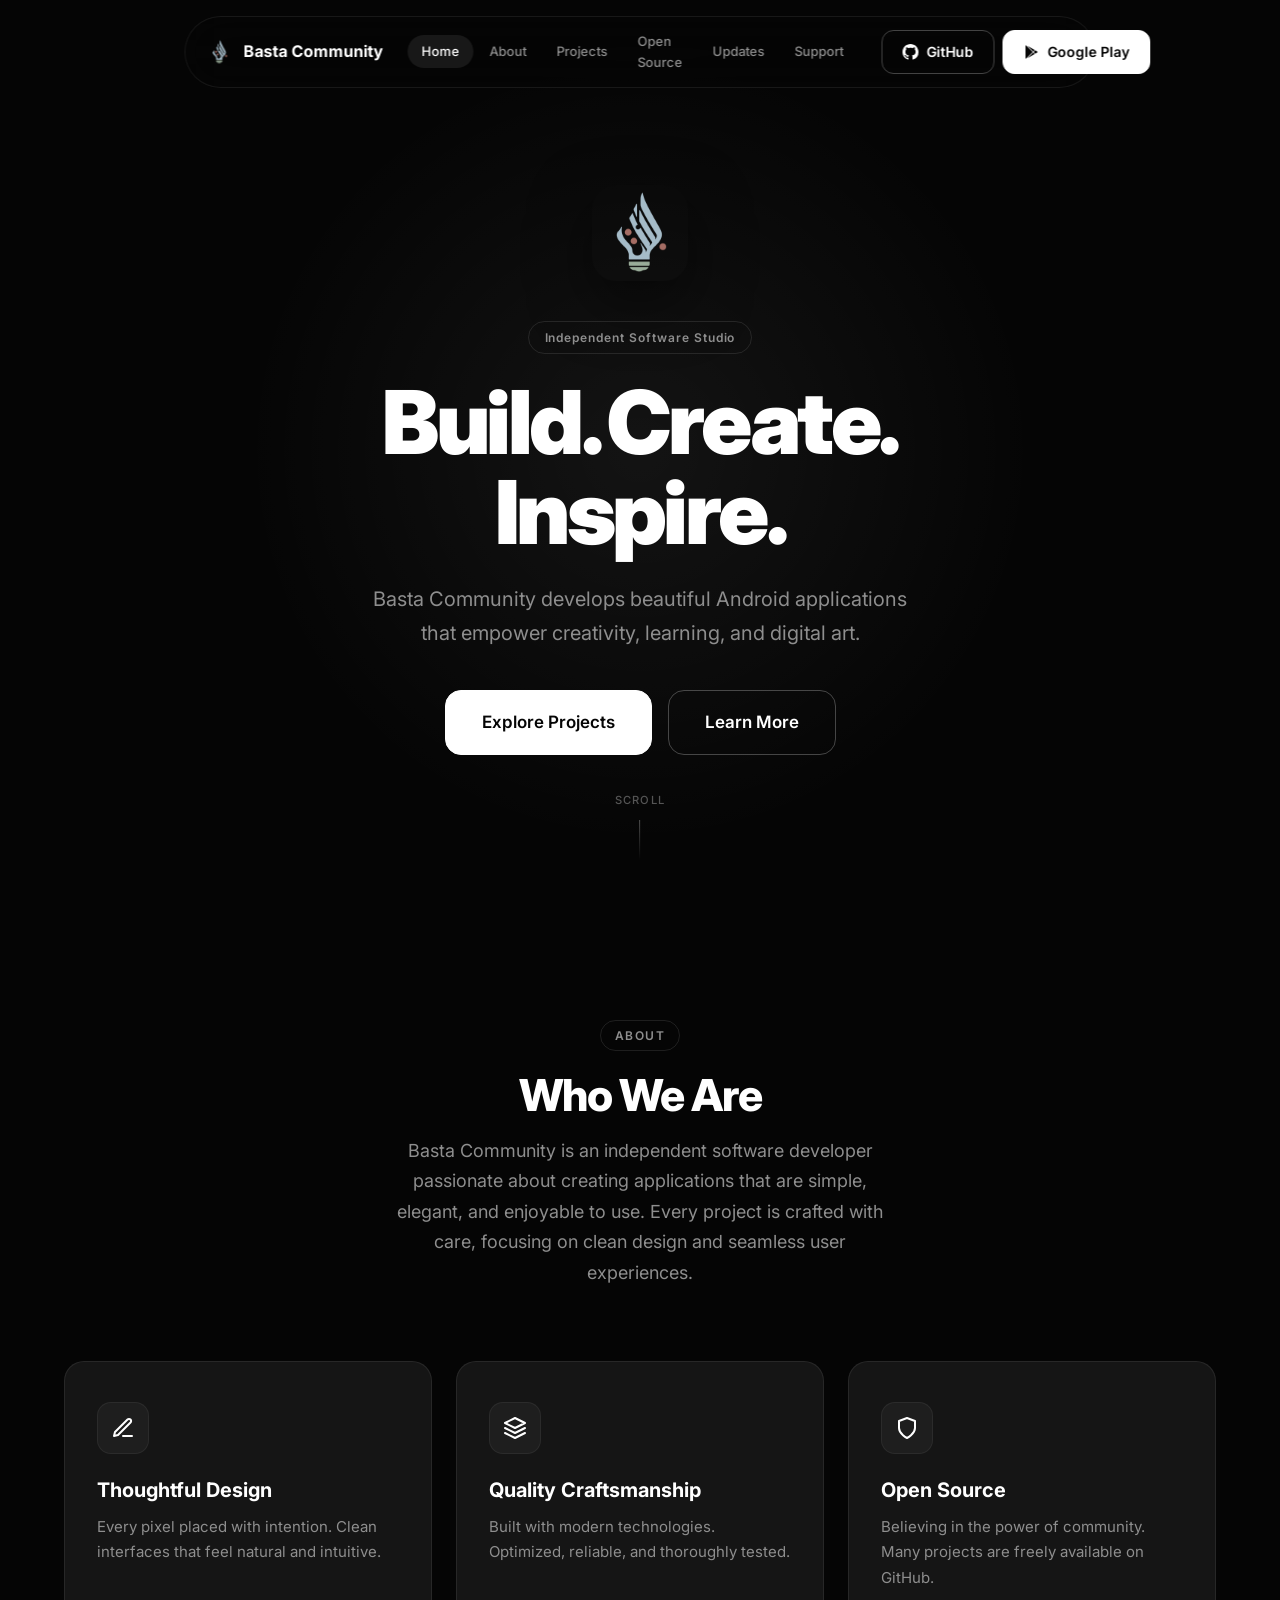
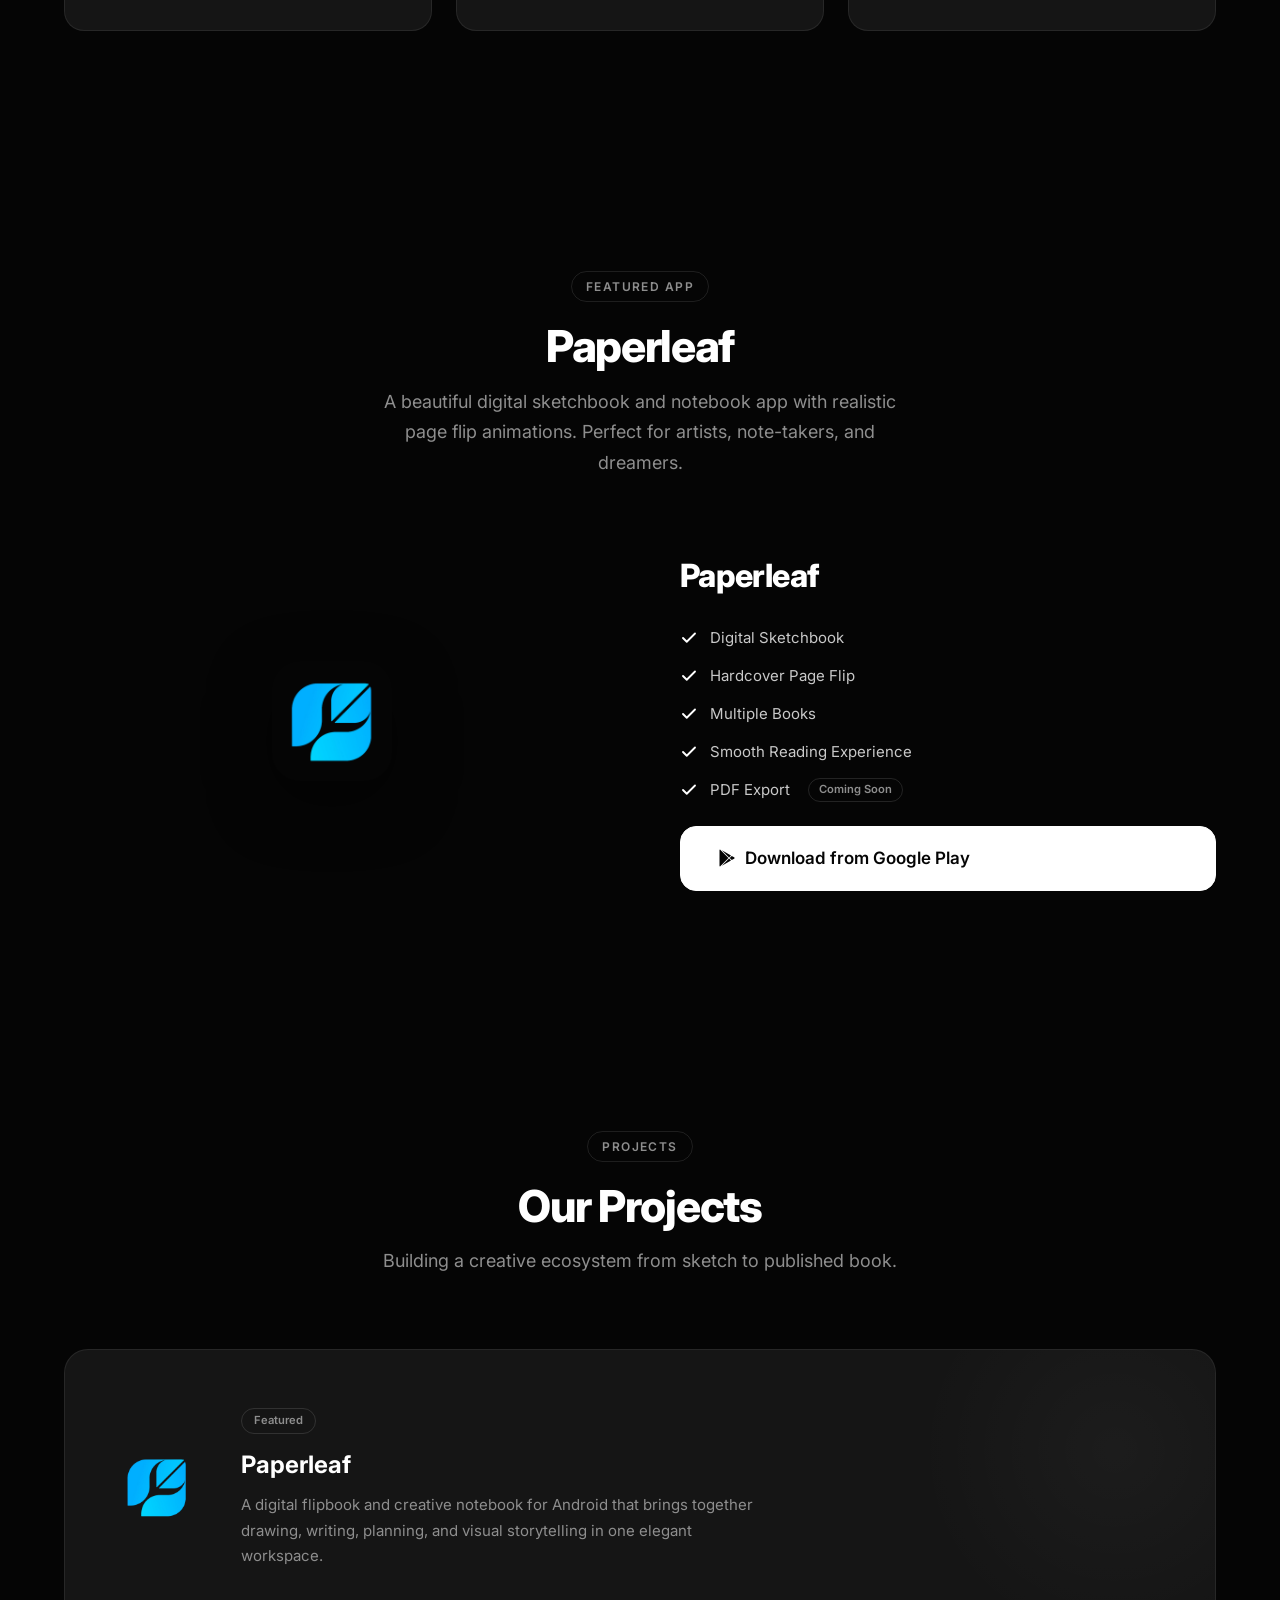
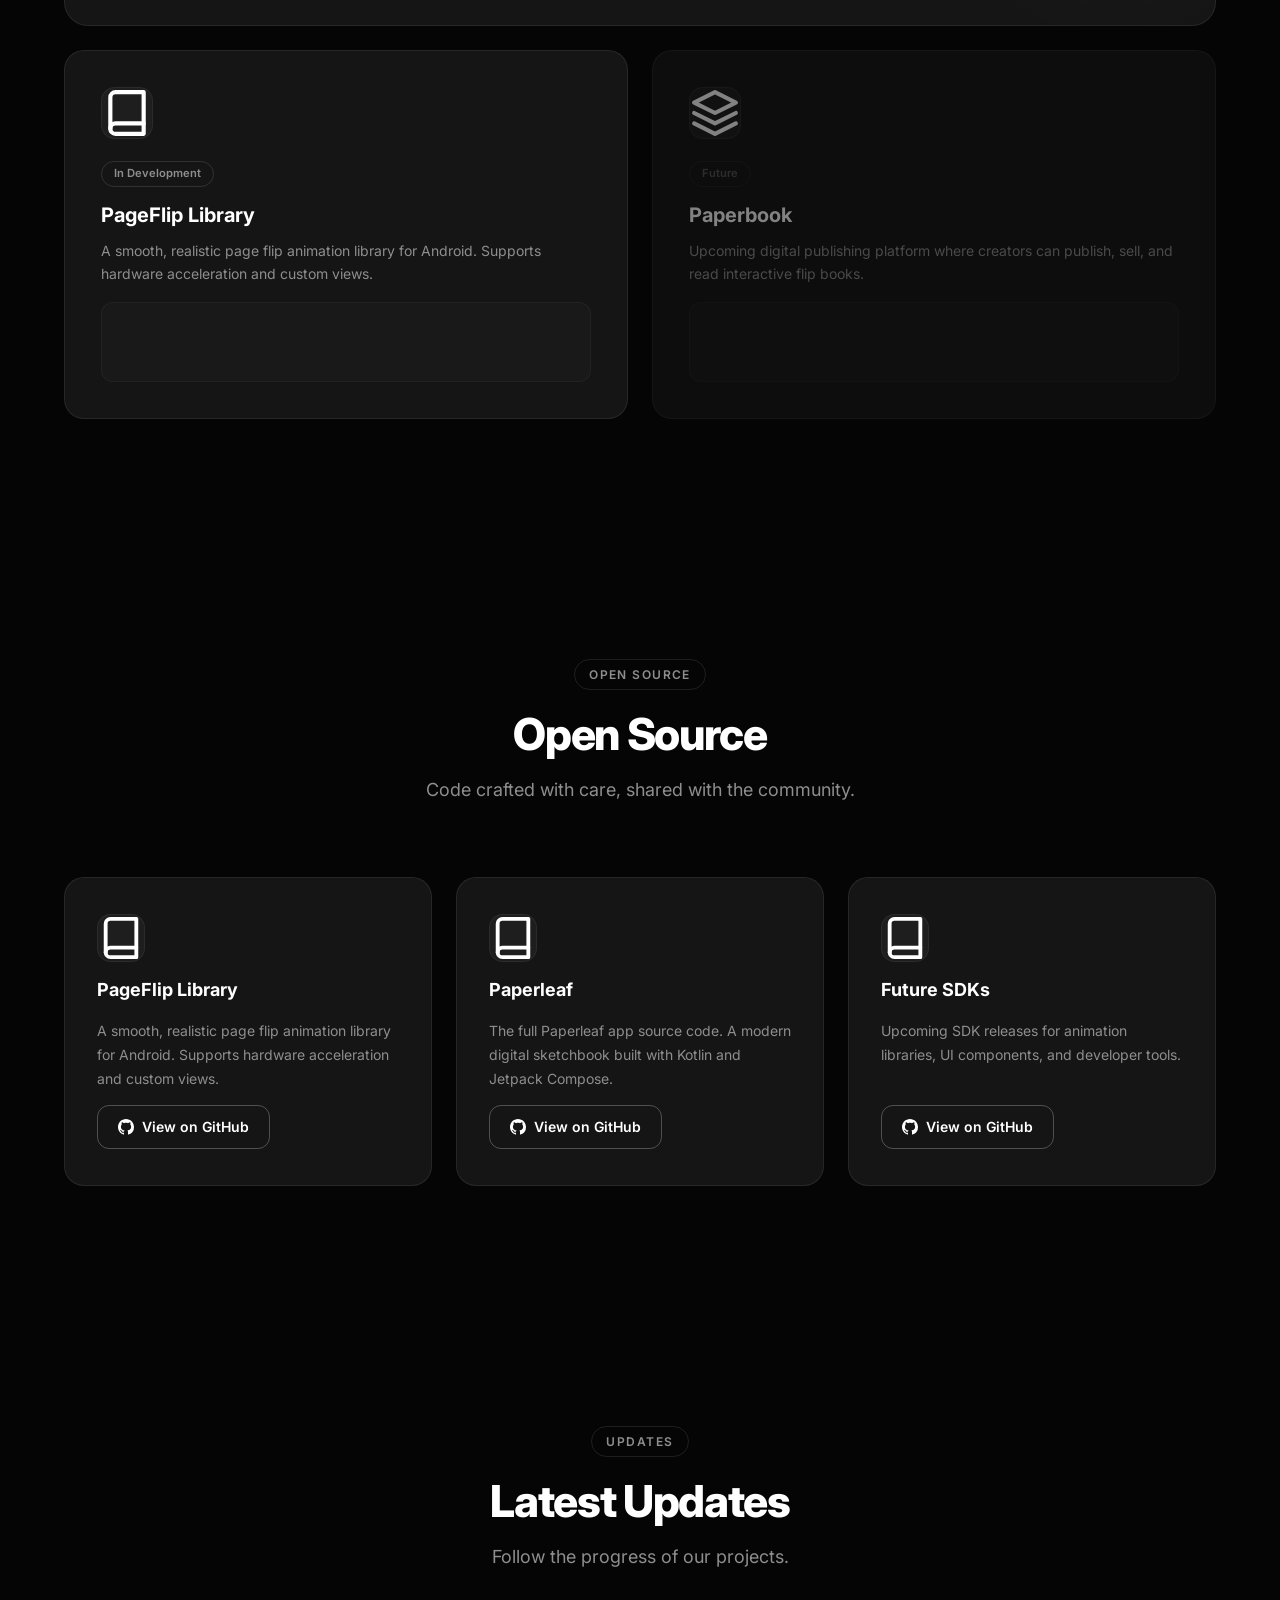
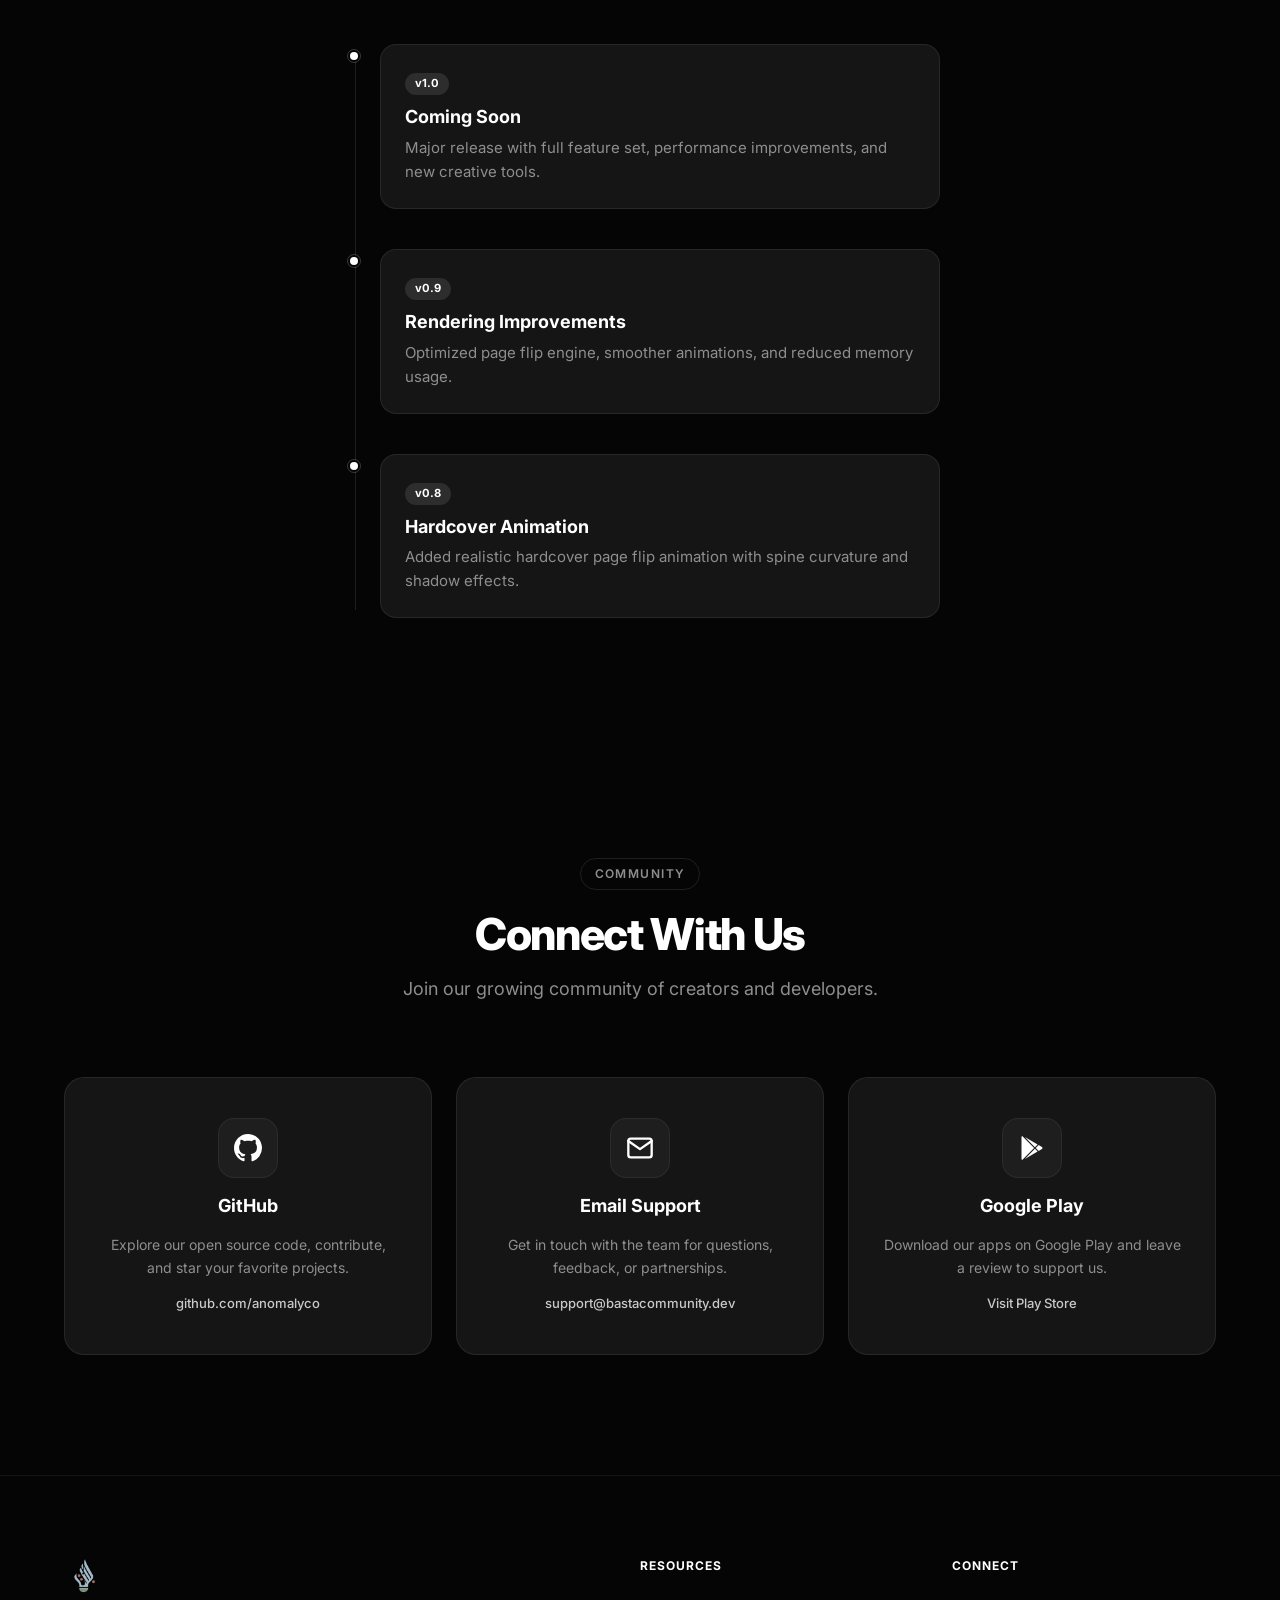
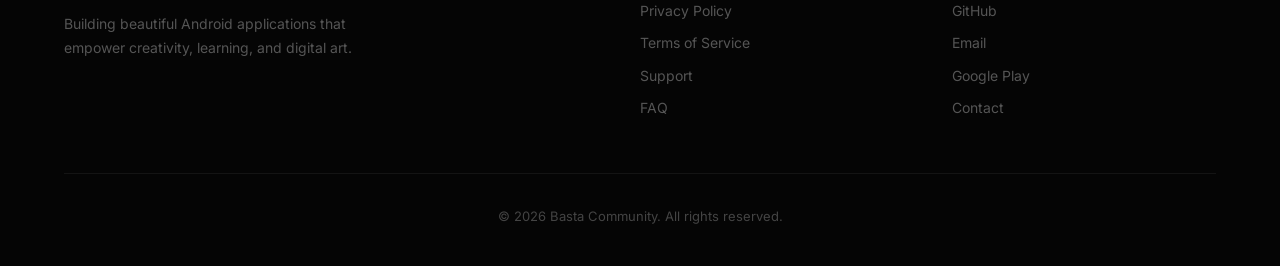
==== commit e92946c9: "New UI" ====
--- a/index.html
+++ b/index.html
@@ -13,7 +13,6 @@
 </head>
 <body>
 
-  <!-- Navigation -->
   <nav class="navbar" id="navbar">
     <div class="nav-container">
       <a href="#" class="nav-logo">
@@ -22,11 +21,11 @@
       </a>
       <div class="nav-menu" id="navMenu">
         <a href="#hero" class="nav-link active">Home</a>
-        <a href="#apps" class="nav-link">Apps</a>
+        <a href="#about" class="nav-link">About</a>
         <a href="#projects" class="nav-link">Projects</a>
-        <a href="#blog" class="nav-link">Blog</a>
+        <a href="#opensource" class="nav-link">Open Source</a>
+        <a href="#updates" class="nav-link">Updates</a>
         <a href="#support" class="nav-link">Support</a>
-        <a href="#about" class="nav-link">About</a>
       </div>
       <div class="nav-actions">
         <a href="https://github.com/anomalyco" target="_blank" rel="noopener" class="btn btn-outline btn-sm">
@@ -44,52 +43,17 @@
     </div>
   </nav>
 
-  <!-- Hero -->
   <section class="hero" id="hero">
-    <div class="hero-bg"></div>
+    <div class="hero-spotlight"></div>
     <div class="hero-container">
-      <div class="hero-content fade-in">
+      <img src="assets/images/ic_basta.png" alt="Basta Community" class="hero-logo fade-in">
+      <div class="fade-in">
         <span class="hero-badge">Independent Software Studio</span>
         <h1 class="hero-title">Build. Create. Inspire.</h1>
         <p class="hero-subtitle">Basta Community develops beautiful Android applications that empower creativity, learning, and digital art.</p>
         <div class="hero-buttons">
-          <a href="#apps" class="btn btn-primary btn-lg">Explore Apps</a>
-          <a href="#paperleaf" class="btn btn-outline btn-lg">Download Paperleaf</a>
-        </div>
-      </div>
-      <div class="hero-visual fade-in">
-        <div class="hero-illustration">
-          <div class="il-notebook">
-            <div class="il-notebook-cover">
-              <div class="il-notebook-line"></div>
-              <div class="il-notebook-line"></div>
-              <div class="il-notebook-line"></div>
-            </div>
-            <div class="il-notebook-pages"></div>
-          </div>
-          <div class="il-pencil">
-            <div class="il-pencil-tip"></div>
-            <div class="il-pencil-body"></div>
-          </div>
-          <div class="il-sketch il-sketch-1">
-            <svg viewBox="0 0 80 60" fill="none"><path d="M10 50 Q20 10 40 20 Q60 30 70 10" stroke="#16A34A" stroke-width="2.5" stroke-linecap="round" fill="none"/><circle cx="45" cy="25" r="4" fill="#DCFCE7" stroke="#16A34A" stroke-width="1.5"/><path d="M20 40 Q30 25 50 35" stroke="#3B82F6" stroke-width="2" stroke-linecap="round" fill="none" opacity="0.6"/></svg>
-          </div>
-          <div class="il-sketch il-sketch-2">
-            <svg viewBox="0 0 60 50" fill="none"><rect x="10" y="10" width="40" height="30" rx="3" stroke="#3B82F6" stroke-width="2" fill="none"/><circle cx="30" cy="22" r="6" stroke="#16A34A" stroke-width="2" fill="none"/><path d="M15 35 Q30 25 45 35" stroke="#3B82F6" stroke-width="1.5" fill="none"/></svg>
-          </div>
-          <div class="il-doodle il-doodle-1">✦</div>
-          <div class="il-doodle il-doodle-2">○</div>
-          <div class="il-doodle il-doodle-3">△</div>
-          <div class="il-doodle il-doodle-4">◇</div>
-          <div class="il-doodle il-doodle-5">♡</div>
-          <div class="il-phone-frame">
-            <div class="il-phone-notch"></div>
-            <div class="il-phone-screen">
-              <div class="il-phone-bar"></div>
-              <div class="il-phone-bar"></div>
-              <div class="il-phone-bar"></div>
-            </div>
-          </div>
+          <a href="#projects" class="btn btn-primary btn-lg">Explore Projects</a>
+          <a href="#about" class="btn btn-outline btn-lg">Learn More</a>
         </div>
       </div>
     </div>
@@ -99,7 +63,6 @@
     </div>
   </section>
 
-  <!-- About -->
   <section class="section" id="about">
     <div class="container">
       <div class="section-header fade-in">
@@ -108,23 +71,23 @@
         <p class="section-desc">Basta Community is an independent software developer passionate about creating applications that are simple, elegant, and enjoyable to use. Every project is crafted with care, focusing on clean design and seamless user experiences.</p>
       </div>
       <div class="about-grid fade-in">
-        <div class="about-card">
-          <div class="about-icon">
-            <svg width="28" height="28" viewBox="0 0 24 24" fill="none" stroke="#16A34A" stroke-width="2" stroke-linecap="round" stroke-linejoin="round"><path d="M12 20h9"/><path d="M16.5 3.5a2.121 2.121 0 013 3L7 19l-4 1 1-4L16.5 3.5z"/></svg>
+        <div class="card">
+          <div class="card-icon">
+            <svg viewBox="0 0 24 24" fill="none" stroke="currentColor" stroke-width="2" stroke-linecap="round" stroke-linejoin="round"><path d="M12 20h9"/><path d="M16.5 3.5a2.121 2.121 0 013 3L7 19l-4 1 1-4L16.5 3.5z"/></svg>
           </div>
           <h3>Thoughtful Design</h3>
           <p>Every pixel placed with intention. Clean interfaces that feel natural and intuitive.</p>
         </div>
-        <div class="about-card">
-          <div class="about-icon">
-            <svg width="28" height="28" viewBox="0 0 24 24" fill="none" stroke="#3B82F6" stroke-width="2" stroke-linecap="round" stroke-linejoin="round"><path d="M12 2L2 7l10 5 10-5-10-5z"/><path d="M2 17l10 5 10-5"/><path d="M2 12l10 5 10-5"/></svg>
+        <div class="card">
+          <div class="card-icon">
+            <svg viewBox="0 0 24 24" fill="none" stroke="currentColor" stroke-width="2" stroke-linecap="round" stroke-linejoin="round"><path d="M12 2L2 7l10 5 10-5-10-5z"/><path d="M2 17l10 5 10-5"/><path d="M2 12l10 5 10-5"/></svg>
           </div>
           <h3>Quality Craftsmanship</h3>
           <p>Built with modern technologies. Optimized, reliable, and thoroughly tested.</p>
         </div>
-        <div class="about-card">
-          <div class="about-icon">
-            <svg width="28" height="28" viewBox="0 0 24 24" fill="none" stroke="#16A34A" stroke-width="2" stroke-linecap="round" stroke-linejoin="round"><path d="M12 22s8-4 8-10V5l-8-3-8 3v7c0 6 8 10 8 10z"/></svg>
+        <div class="card">
+          <div class="card-icon">
+            <svg viewBox="0 0 24 24" fill="none" stroke="currentColor" stroke-width="2" stroke-linecap="round" stroke-linejoin="round"><path d="M12 22s8-4 8-10V5l-8-3-8 3v7c0 6 8 10 8 10z"/></svg>
           </div>
           <h3>Open Source</h3>
           <p>Believing in the power of community. Many projects are freely available on GitHub.</p>
@@ -133,8 +96,7 @@
     </div>
   </section>
 
-  <!-- Featured App / Paperleaf -->
-  <section class="section section-featured" id="paperleaf">
+  <section class="section" id="paperleaf">
     <div class="container">
       <div class="section-header fade-in">
         <span class="section-label">Featured App</span>
@@ -143,59 +105,29 @@
       </div>
       <div class="featured-grid fade-in">
         <div class="featured-visual">
-          <div class="featured-phone">
-            <div class="featured-phone-inner">
-              <div class="featured-screen-content">
-                <div class="fp-drawing">
-                  <svg viewBox="0 0 120 160" fill="none">
-                    <path d="M20 130 Q40 60 60 80 Q80 100 100 40" stroke="#16A34A" stroke-width="3" stroke-linecap="round"/>
-                    <circle cx="65" cy="85" r="8" fill="#DCFCE7" stroke="#16A34A" stroke-width="2"/>
-                    <path d="M30 110 Q50 90 70 105" stroke="#3B82F6" stroke-width="2.5" stroke-linecap="round" opacity="0.7"/>
-                    <rect x="25" y="20" width="70" height="50" rx="4" stroke="#3B82F6" stroke-width="2" fill="none" opacity="0.4"/>
-                    <path d="M35 30 L45 45 L55 35" stroke="#16A34A" stroke-width="2" stroke-linecap="round" stroke-linejoin="round" opacity="0.5"/>
-                    <line x1="30" y1="140" x2="90" y2="140" stroke="#DCFCE7" stroke-width="2" stroke-linecap="round"/>
-                    <line x1="30" y1="148" x2="75" y2="148" stroke="#DCFCE7" stroke-width="2" stroke-linecap="round"/>
-                  </svg>
-                </div>
-              </div>
-            </div>
-          </div>
-          <div class="featured-screenshots">
-            <div class="screenshot-thumb">
-              <svg viewBox="0 0 60 90" fill="none"><rect x="2" y="2" width="56" height="86" rx="6" stroke="#16A34A" stroke-width="1.5" fill="none"/><line x1="10" y1="20" x2="50" y2="20" stroke="#DCFCE7" stroke-width="2" stroke-linecap="round"/><line x1="10" y1="30" x2="40" y2="30" stroke="#DCFCE7" stroke-width="2" stroke-linecap="round"/><line x1="10" y1="40" x2="50" y2="40" stroke="#DCFCE7" stroke-width="2" stroke-linecap="round"/></svg>
-            </div>
-            <div class="screenshot-thumb">
-              <svg viewBox="0 0 60 90" fill="none"><rect x="2" y="2" width="56" height="86" rx="6" stroke="#3B82F6" stroke-width="1.5" fill="none"/><circle cx="30" cy="30" r="10" stroke="#DCFCE7" stroke-width="2" fill="none"/><path d="M15 60 Q30 45 45 60" stroke="#DCFCE7" stroke-width="2" fill="none"/></svg>
-            </div>
-            <div class="screenshot-thumb">
-              <svg viewBox="0 0 60 90" fill="none"><rect x="2" y="2" width="56" height="86" rx="6" stroke="#16A34A" stroke-width="1.5" fill="none"/><rect x="10" y="15" width="40" height="25" rx="2" stroke="#DCFCE7" stroke-width="1.5" fill="none"/><line x1="10" y1="55" x2="50" y2="55" stroke="#DCFCE7" stroke-width="2"/><line x1="10" y1="63" x2="35" y2="63" stroke="#DCFCE7" stroke-width="2"/></svg>
-            </div>
-          </div>
+          <img src="assets/images/ic_paperleaf.png" alt="Paperleaf" class="featured-logo-large">
         </div>
         <div class="featured-info">
-          <div class="featured-app-icon">
-            <img src="assets/images/ic_paperleaf.png" alt="Paperleaf">
-          </div>
           <h3 class="featured-app-name">Paperleaf</h3>
           <ul class="featured-features">
             <li>
-              <svg width="20" height="20" viewBox="0 0 24 24" fill="none" stroke="#16A34A" stroke-width="2.5" stroke-linecap="round" stroke-linejoin="round"><polyline points="20 6 9 17 4 12"/></svg>
+              <svg viewBox="0 0 24 24" fill="none" stroke="currentColor" stroke-width="2.5" stroke-linecap="round" stroke-linejoin="round"><polyline points="20 6 9 17 4 12"/></svg>
               Digital Sketchbook
             </li>
             <li>
-              <svg width="20" height="20" viewBox="0 0 24 24" fill="none" stroke="#16A34A" stroke-width="2.5" stroke-linecap="round" stroke-linejoin="round"><polyline points="20 6 9 17 4 12"/></svg>
+              <svg viewBox="0 0 24 24" fill="none" stroke="currentColor" stroke-width="2.5" stroke-linecap="round" stroke-linejoin="round"><polyline points="20 6 9 17 4 12"/></svg>
               Hardcover Page Flip
             </li>
             <li>
-              <svg width="20" height="20" viewBox="0 0 24 24" fill="none" stroke="#16A34A" stroke-width="2.5" stroke-linecap="round" stroke-linejoin="round"><polyline points="20 6 9 17 4 12"/></svg>
+              <svg viewBox="0 0 24 24" fill="none" stroke="currentColor" stroke-width="2.5" stroke-linecap="round" stroke-linejoin="round"><polyline points="20 6 9 17 4 12"/></svg>
               Multiple Books
             </li>
             <li>
-              <svg width="20" height="20" viewBox="0 0 24 24" fill="none" stroke="#16A34A" stroke-width="2.5" stroke-linecap="round" stroke-linejoin="round"><polyline points="20 6 9 17 4 12"/></svg>
+              <svg viewBox="0 0 24 24" fill="none" stroke="currentColor" stroke-width="2.5" stroke-linecap="round" stroke-linejoin="round"><polyline points="20 6 9 17 4 12"/></svg>
               Smooth Reading Experience
             </li>
             <li>
-              <svg width="20" height="20" viewBox="0 0 24 24" fill="none" stroke="#16A34A" stroke-width="2.5" stroke-linecap="round" stroke-linejoin="round"><polyline points="20 6 9 17 4 12"/></svg>
+              <svg viewBox="0 0 24 24" fill="none" stroke="currentColor" stroke-width="2.5" stroke-linecap="round" stroke-linejoin="round"><polyline points="20 6 9 17 4 12"/></svg>
               PDF Export <span class="badge-coming">Coming Soon</span>
             </li>
           </ul>
@@ -208,39 +140,49 @@
     </div>
   </section>
 
-  <!-- Upcoming Projects -->
   <section class="section" id="projects">
     <div class="container">
       <div class="section-header fade-in">
         <span class="section-label">Projects</span>
-        <h2 class="section-title">Upcoming Projects</h2>
-        <p class="section-desc">New experiences being crafted. Stay tuned for what's next.</p>
+        <h2 class="section-title">Our Projects</h2>
+        <p class="section-desc">Building a creative ecosystem from sketch to published book.</p>
+      </div>
+      <div class="fade-in">
+        <div class="projects-highlight">
+          <div class="projects-highlight-inner">
+            <img src="assets/images/ic_paperleaf.png" alt="Paperleaf" class="projects-highlight-icon">
+            <div>
+              <span class="project-badge">Featured</span>
+              <h3>Paperleaf</h3>
+              <p>A digital flipbook and creative notebook for Android that brings together drawing, writing, planning, and visual storytelling in one elegant workspace.</p>
+            </div>
+          </div>
+        </div>
       </div>
       <div class="projects-grid fade-in" id="apps">
         <div class="project-card">
           <div class="project-icon">
-            <svg width="32" height="32" viewBox="0 0 24 24" fill="none" stroke="#16A34A" stroke-width="2" stroke-linecap="round" stroke-linejoin="round"><circle cx="12" cy="12" r="10"/><circle cx="12" cy="12" r="6"/><circle cx="12" cy="12" r="2"/></svg>
-          </div>
-          <span class="project-badge">Coming Soon</span>
-          <h3>Artobooth</h3>
-          <p>Creative platform for artists and visual creators. Share, discover, and collaborate on digital art.</p>
+            <svg viewBox="0 0 24 24" fill="none" stroke="currentColor" stroke-width="2" stroke-linecap="round" stroke-linejoin="round"><path d="M4 19.5A2.5 2.5 0 016.5 17H20"/><path d="M6.5 2H20v20H6.5A2.5 2.5 0 014 19.5v-15A2.5 2.5 0 016.5 2z"/></svg>
+          </div>
+          <span class="project-badge">In Development</span>
+          <h3>PageFlip Library</h3>
+          <p>A smooth, realistic page flip animation library for Android. Supports hardware acceleration and custom views.</p>
           <div class="project-placeholder"></div>
         </div>
         <div class="project-card project-card-future">
           <div class="project-icon">
-            <svg width="32" height="32" viewBox="0 0 24 24" fill="none" stroke="#94A3B8" stroke-width="2" stroke-linecap="round" stroke-linejoin="round"><path d="M12 2L2 7l10 5 10-5-10-5z"/><path d="M2 17l10 5 10-5"/><path d="M2 12l10 5 10-5"/></svg>
+            <svg viewBox="0 0 24 24" fill="none" stroke="currentColor" stroke-width="2" stroke-linecap="round" stroke-linejoin="round"><path d="M12 2L2 7l10 5 10-5-10-5z"/><path d="M2 17l10 5 10-5"/><path d="M2 12l10 5 10-5"/></svg>
           </div>
           <span class="project-badge project-badge-soon">Future</span>
-          <h3>More Coming</h3>
-          <p>New applications are in early development. Follow our journey for updates.</p>
+          <h3>Paperbook</h3>
+          <p>Upcoming digital publishing platform where creators can publish, sell, and read interactive flip books.</p>
           <div class="project-placeholder"></div>
         </div>
       </div>
     </div>
   </section>
 
-  <!-- Open Source -->
-  <section class="section section-alt" id="opensource">
+  <section class="section" id="opensource">
     <div class="container">
       <div class="section-header fade-in">
         <span class="section-label">Open Source</span>
@@ -250,7 +192,7 @@
       <div class="oss-grid fade-in">
         <div class="oss-card">
           <div class="oss-icon">
-            <svg width="28" height="28" viewBox="0 0 24 24" fill="none" stroke="#16A34A" stroke-width="2" stroke-linecap="round" stroke-linejoin="round"><path d="M4 19.5A2.5 2.5 0 016.5 17H20"/><path d="M6.5 2H20v20H6.5A2.5 2.5 0 014 19.5v-15A2.5 2.5 0 016.5 2z"/></svg>
+            <svg viewBox="0 0 24 24" fill="none" stroke="currentColor" stroke-width="2" stroke-linecap="round" stroke-linejoin="round"><path d="M4 19.5A2.5 2.5 0 016.5 17H20"/><path d="M6.5 2H20v20H6.5A2.5 2.5 0 014 19.5v-15A2.5 2.5 0 016.5 2z"/></svg>
           </div>
           <h3>PageFlip Library</h3>
           <p>A smooth, realistic page flip animation library for Android. Supports hardware acceleration and custom views.</p>
@@ -261,7 +203,7 @@
         </div>
         <div class="oss-card">
           <div class="oss-icon">
-            <svg width="28" height="28" viewBox="0 0 24 24" fill="none" stroke="#3B82F6" stroke-width="2" stroke-linecap="round" stroke-linejoin="round"><path d="M4 19.5A2.5 2.5 0 016.5 17H20"/><path d="M6.5 2H20v20H6.5A2.5 2.5 0 014 19.5v-15A2.5 2.5 0 016.5 2z"/></svg>
+            <svg viewBox="0 0 24 24" fill="none" stroke="currentColor" stroke-width="2" stroke-linecap="round" stroke-linejoin="round"><path d="M4 19.5A2.5 2.5 0 016.5 17H20"/><path d="M6.5 2H20v20H6.5A2.5 2.5 0 014 19.5v-15A2.5 2.5 0 016.5 2z"/></svg>
           </div>
           <h3>Paperleaf</h3>
           <p>The full Paperleaf app source code. A modern digital sketchbook built with Kotlin and Jetpack Compose.</p>
@@ -272,7 +214,7 @@
         </div>
         <div class="oss-card">
           <div class="oss-icon">
-            <svg width="28" height="28" viewBox="0 0 24 24" fill="none" stroke="#94A3B8" stroke-width="2" stroke-linecap="round" stroke-linejoin="round"><path d="M4 19.5A2.5 2.5 0 016.5 17H20"/><path d="M6.5 2H20v20H6.5A2.5 2.5 0 014 19.5v-15A2.5 2.5 0 016.5 2z"/></svg>
+            <svg viewBox="0 0 24 24" fill="none" stroke="currentColor" stroke-width="2" stroke-linecap="round" stroke-linejoin="round"><path d="M4 19.5A2.5 2.5 0 016.5 17H20"/><path d="M6.5 2H20v20H6.5A2.5 2.5 0 014 19.5v-15A2.5 2.5 0 016.5 2z"/></svg>
           </div>
           <h3>Future SDKs</h3>
           <p>Upcoming SDK releases for animation libraries, UI components, and developer tools.</p>
@@ -285,8 +227,7 @@
     </div>
   </section>
 
-  <!-- Latest Updates -->
-  <section class="section" id="blog">
+  <section class="section" id="updates">
     <div class="container">
       <div class="section-header fade-in">
         <span class="section-label">Updates</span>
@@ -322,8 +263,7 @@
     </div>
   </section>
 
-  <!-- Community -->
-  <section class="section section-alt" id="support">
+  <section class="section" id="support">
     <div class="container">
       <div class="section-header fade-in">
         <span class="section-label">Community</span>
@@ -333,7 +273,7 @@
       <div class="community-grid fade-in">
         <a href="https://github.com/anomalyco" target="_blank" rel="noopener" class="community-card">
           <div class="community-icon">
-            <svg width="32" height="32" viewBox="0 0 24 24" fill="currentColor"><path d="M12 0C5.37 0 0 5.37 0 12c0 5.31 3.435 9.795 8.205 11.385.6.105.825-.255.825-.57 0-.285-.015-1.23-.015-2.235-3.015.555-3.795-.735-4.035-1.41-.135-.345-.72-1.41-1.23-1.695-.42-.225-1.02-.78-.015-.795.945-.015 1.62.87 1.845 1.23 1.08 1.815 2.805 1.305 3.495.99.105-.78.42-1.305.765-1.605-2.67-.3-5.46-1.335-5.46-5.925 0-1.305.465-2.385 1.23-3.225-.12-.3-.54-1.53.12-3.18 0 0 1.005-.315 3.3 1.23.96-.27 1.98-.405 3-.405s2.04.135 3 .405c2.295-1.56 3.3-1.23 3.3-1.23.66 1.65.24 2.88.12 3.18.765.84 1.23 1.905 1.23 3.225 0 4.605-2.805 5.625-5.475 5.925.435.375.81 1.095.81 2.22 0 1.605-.015 2.895-.015 3.3 0 .315.225.69.825.57A12.02 12.02 0 0024 12c0-6.63-5.37-12-12-12z"/></svg>
+            <svg width="28" height="28" viewBox="0 0 24 24" fill="currentColor"><path d="M12 0C5.37 0 0 5.37 0 12c0 5.31 3.435 9.795 8.205 11.385.6.105.825-.255.825-.57 0-.285-.015-1.23-.015-2.235-3.015.555-3.795-.735-4.035-1.41-.135-.345-.72-1.41-1.23-1.695-.42-.225-1.02-.78-.015-.795.945-.015 1.62.87 1.845 1.23 1.08 1.815 2.805 1.305 3.495.99.105-.78.42-1.305.765-1.605-2.67-.3-5.46-1.335-5.46-5.925 0-1.305.465-2.385 1.23-3.225-.12-.3-.54-1.53.12-3.18 0 0 1.005-.315 3.3 1.23.96-.27 1.98-.405 3-.405s2.04.135 3 .405c2.295-1.56 3.3-1.23 3.3-1.23.66 1.65.24 2.88.12 3.18.765.84 1.23 1.905 1.23 3.225 0 4.605-2.805 5.625-5.475 5.925.435.375.81 1.095.81 2.22 0 1.605-.015 2.895-.015 3.3 0 .315.225.69.825.57A12.02 12.02 0 0024 12c0-6.63-5.37-12-12-12z"/></svg>
           </div>
           <h3>GitHub</h3>
           <p>Explore our open source code, contribute, and star your favorite projects.</p>
@@ -341,7 +281,7 @@
         </a>
         <a href="mailto:support@bastacommunity.dev" class="community-card">
           <div class="community-icon">
-            <svg width="32" height="32" viewBox="0 0 24 24" fill="none" stroke="currentColor" stroke-width="2" stroke-linecap="round" stroke-linejoin="round"><path d="M4 4h16c1.1 0 2 .9 2 2v12c0 1.1-.9 2-2 2H4c-1.1 0-2-.9-2-2V6c0-1.1.9-2 2-2z"/><polyline points="22,6 12,13 2,6"/></svg>
+            <svg width="28" height="28" viewBox="0 0 24 24" fill="none" stroke="currentColor" stroke-width="2" stroke-linecap="round" stroke-linejoin="round"><path d="M4 4h16c1.1 0 2 .9 2 2v12c0 1.1-.9 2-2 2H4c-1.1 0-2-.9-2-2V6c0-1.1.9-2 2-2z"/><polyline points="22,6 12,13 2,6"/></svg>
           </div>
           <h3>Email Support</h3>
           <p>Get in touch with the team for questions, feedback, or partnerships.</p>
@@ -349,7 +289,7 @@
         </a>
         <a href="https://play.google.com" target="_blank" rel="noopener" class="community-card">
           <div class="community-icon">
-            <svg width="32" height="32" viewBox="0 0 24 24" fill="currentColor"><path d="M3.609 1.814L13.792 12 3.61 22.186a.996.996 0 01-.61-.92V2.734a1 1 0 01.609-.92zm10.89 10.893l2.302 2.302-10.937 6.333 8.635-8.635zm3.199-3.199l2.807 1.626a1 1 0 010 1.732l-2.807 1.626L15.206 12l2.492-2.492zM5.864 2.658L16.8 8.99l-2.302 2.302-8.634-8.634z"/></svg>
+            <svg width="28" height="28" viewBox="0 0 24 24" fill="currentColor"><path d="M3.609 1.814L13.792 12 3.61 22.186a.996.996 0 01-.61-.92V2.734a1 1 0 01.609-.92zm10.89 10.893l2.302 2.302-10.937 6.333 8.635-8.635zm3.199-3.199l2.807 1.626a1 1 0 010 1.732l-2.807 1.626L15.206 12l2.492-2.492zM5.864 2.658L16.8 8.99l-2.302 2.302-8.634-8.634z"/></svg>
           </div>
           <h3>Google Play</h3>
           <p>Download our apps on Google Play and leave a review to support us.</p>
@@ -359,7 +299,6 @@
     </div>
   </section>
 
-  <!-- Footer -->
   <footer class="footer">
     <div class="container">
       <div class="footer-grid">
@@ -369,15 +308,17 @@
         </div>
         <div class="footer-links">
           <h4>Resources</h4>
-          <a href="#">Privacy Policy</a>
-          <a href="#">Terms of Service</a>
-          <a href="#">Support</a>
+          <a href="pages/privacy-policy.html">Privacy Policy</a>
+          <a href="pages/tersm-of-service.html">Terms of Service</a>
+          <a href="pages/support.html">Support</a>
+          <a href="pages/faq.html">FAQ</a>
         </div>
         <div class="footer-links">
           <h4>Connect</h4>
           <a href="https://github.com/anomalyco" target="_blank" rel="noopener">GitHub</a>
           <a href="mailto:support@bastacommunity.dev">Email</a>
           <a href="https://play.google.com" target="_blank" rel="noopener">Google Play</a>
+          <a href="pages/contact.html">Contact</a>
         </div>
       </div>
       <div class="footer-bottom">
--- a/style.css
+++ b/style.css
@@ -1,4 +1,3 @@
-/* ── Reset & Base ── */
 *, *::before, *::after {
   margin: 0;
   padding: 0;
@@ -13,8 +12,8 @@
 
 body {
   font-family: 'Inter', -apple-system, BlinkMacSystemFont, 'Segoe UI', sans-serif;
-  color: #111827;
-  background: #FFFFFF;
+  color: #FFFFFF;
+  background: #050505;
   line-height: 1.6;
   overflow-x: hidden;
 }
@@ -32,135 +31,132 @@
 
 ul { list-style: none; }
 
-/* ── Container ── */
 .container {
   max-width: 1200px;
   margin: 0 auto;
   padding: 0 24px;
 }
 
-/* ── Section ── */
 .section {
-  padding: 100px 0;
-}
-
-.section-alt {
-  background: #F8FAFC;
+  padding: 120px 0;
 }
 
 .section-header {
   text-align: center;
   max-width: 640px;
-  margin: 0 auto 64px;
+  margin: 0 auto 72px;
 }
 
 .section-label {
   display: inline-block;
-  font-size: 0.8125rem;
+  font-size: 0.75rem;
   font-weight: 600;
   text-transform: uppercase;
-  letter-spacing: 0.08em;
-  color: #16A34A;
-  background: #DCFCE7;
-  padding: 4px 14px;
+  letter-spacing: 0.12em;
+  color: #8E8E8E;
+  border: 1px solid rgba(255,255,255,0.1);
+  padding: 5px 14px;
   border-radius: 100px;
-  margin-bottom: 16px;
+  margin-bottom: 20px;
 }
 
 .section-title {
-  font-size: 2.5rem;
+  font-size: 2.75rem;
   font-weight: 800;
-  line-height: 1.15;
+  line-height: 1.1;
   letter-spacing: -0.03em;
   margin-bottom: 16px;
 }
 
 .section-desc {
   font-size: 1.125rem;
-  color: #6B7280;
+  color: #8E8E8E;
   line-height: 1.7;
-}
-
-/* ── Buttons ── */
+  max-width: 520px;
+  margin: 0 auto;
+}
+
 .btn {
   display: inline-flex;
   align-items: center;
   gap: 8px;
   font-family: inherit;
   font-weight: 600;
-  border-radius: 12px;
+  border-radius: 14px;
   cursor: pointer;
-  transition: all 0.25s ease;
+  transition: all 0.3s ease;
   white-space: nowrap;
   font-size: 0.9375rem;
-  padding: 12px 24px;
+  padding: 14px 28px;
   border: 1.5px solid transparent;
 }
 
 .btn-sm {
   font-size: 0.875rem;
-  padding: 8px 18px;
-  border-radius: 10px;
+  padding: 10px 20px;
+  border-radius: 12px;
 }
 
 .btn-lg {
   font-size: 1.0625rem;
-  padding: 16px 32px;
-  border-radius: 14px;
+  padding: 18px 36px;
+  border-radius: 16px;
 }
 
 .btn-primary {
-  background: #16A34A;
-  color: #FFFFFF;
-  border-color: #16A34A;
+  background: #FFFFFF;
+  color: #050505;
+  border-color: #FFFFFF;
 }
 
 .btn-primary:hover {
-  background: #15803D;
-  border-color: #15803D;
+  background: #E5E5E5;
+  border-color: #E5E5E5;
   transform: translateY(-2px);
-  box-shadow: 0 8px 24px rgba(22, 163, 74, 0.3);
+  box-shadow: 0 8px 30px rgba(255,255,255,0.1);
 }
 
 .btn-outline {
   background: transparent;
-  color: #111827;
-  border-color: #E5E7EB;
+  color: #FFFFFF;
+  border-color: rgba(255,255,255,0.25);
 }
 
 .btn-outline:hover {
-  border-color: #16A34A;
-  color: #16A34A;
+  background: #FFFFFF;
+  color: #050505;
+  border-color: #FFFFFF;
   transform: translateY(-2px);
-  box-shadow: 0 4px 16px rgba(0,0,0,0.06);
-}
-
-/* ── Navbar ── */
+}
+
 .navbar {
   position: fixed;
-  top: 0;
-  left: 0;
-  right: 0;
+  top: 16px;
+  left: 50%;
+  transform: translateX(-50%);
   z-index: 1000;
-  padding: 0 24px;
+  padding: 8px 20px;
+  background: rgba(5,5,5,0.6);
+  backdrop-filter: blur(24px) saturate(1.5);
+  -webkit-backdrop-filter: blur(24px) saturate(1.5);
+  border: 1px solid rgba(255,255,255,0.08);
+  border-radius: 100px;
   transition: all 0.3s ease;
+  width: fit-content;
+  max-width: calc(100% - 32px);
 }
 
 .navbar.scrolled {
-  background: rgba(255,255,255,0.72);
-  backdrop-filter: blur(20px) saturate(1.8);
-  -webkit-backdrop-filter: blur(20px) saturate(1.8);
-  box-shadow: 0 1px 0 rgba(0,0,0,0.06);
+  background: rgba(5,5,5,0.8);
+  border-color: rgba(255,255,255,0.12);
+  box-shadow: 0 8px 40px rgba(0,0,0,0.4);
 }
 
 .nav-container {
-  max-width: 1200px;
-  margin: 0 auto;
   display: flex;
   align-items: center;
   justify-content: space-between;
-  height: 68px;
-  gap: 16px;
+  gap: 24px;
 }
 
 .nav-logo {
@@ -168,35 +164,35 @@
   align-items: center;
   gap: 10px;
   font-weight: 700;
-  font-size: 1.125rem;
+  font-size: 1rem;
   flex-shrink: 0;
 }
 
 .nav-logo-img {
-  width: 32px;
-  height: 32px;
-  border-radius: 8px;
+  width: 28px;
+  height: 28px;
+  border-radius: 6px;
 }
 
 .nav-menu {
   display: flex;
   align-items: center;
-  gap: 4px;
+  gap: 2px;
 }
 
 .nav-link {
-  font-size: 0.875rem;
+  font-size: 0.8125rem;
   font-weight: 500;
-  color: #6B7280;
+  color: #8E8E8E;
   padding: 6px 14px;
-  border-radius: 8px;
+  border-radius: 100px;
   transition: all 0.2s;
 }
 
 .nav-link:hover,
 .nav-link.active {
-  color: #111827;
-  background: rgba(0,0,0,0.04);
+  color: #FFFFFF;
+  background: rgba(255,255,255,0.08);
 }
 
 .nav-actions {
@@ -219,9 +215,9 @@
 
 .nav-toggle span {
   display: block;
-  width: 24px;
+  width: 22px;
   height: 2px;
-  background: #111827;
+  background: #FFFFFF;
   border-radius: 2px;
   transition: all 0.3s;
 }
@@ -238,552 +234,353 @@
   transform: rotate(-45deg) translate(5px, -5px);
 }
 
-/* ── Hero ── */
 .hero {
   position: relative;
   min-height: 100vh;
   display: flex;
   align-items: center;
+  justify-content: center;
   overflow: hidden;
   padding: 120px 24px 80px;
-}
-
-.hero-bg {
+  background: #050505;
+}
+
+.hero-spotlight {
   position: absolute;
-  inset: 0;
-  background: linear-gradient(135deg, #F8FAFC 0%, #DCFCE7 40%, #FFFFFF 100%);
-  z-index: -1;
-}
-
-.hero-bg::before {
-  content: '';
+  width: 800px;
+  height: 800px;
+  border-radius: 50%;
+  background: radial-gradient(circle, rgba(255,255,255,0.06) 0%, transparent 70%);
+  top: 50%;
+  left: 50%;
+  transform: translate(-50%, -50%);
+  pointer-events: none;
+}
+
+.hero-container {
+  text-align: center;
+  max-width: 800px;
+  margin: 0 auto;
+  z-index: 1;
+}
+
+.hero-logo {
+  width: 96px;
+  height: 96px;
+  margin: 0 auto 40px;
+  border-radius: 24px;
+  animation: float 6s ease-in-out infinite;
+  box-shadow: 0 20px 60px rgba(0,0,0,0.5);
+}
+
+.hero-badge {
+  display: inline-block;
+  font-size: 0.75rem;
+  font-weight: 600;
+  color: #8E8E8E;
+  border: 1px solid rgba(255,255,255,0.1);
+  padding: 6px 16px;
+  border-radius: 100px;
+  margin-bottom: 24px;
+  letter-spacing: 0.08em;
+}
+
+.hero-title {
+  font-size: clamp(3rem, 7vw, 5.5rem);
+  font-weight: 900;
+  line-height: 1.02;
+  letter-spacing: -0.04em;
+  margin-bottom: 24px;
+}
+
+.hero-subtitle {
+  font-size: 1.25rem;
+  color: #8E8E8E;
+  line-height: 1.7;
+  max-width: 560px;
+  margin: 0 auto 40px;
+}
+
+.hero-buttons {
+  display: flex;
+  gap: 16px;
+  justify-content: center;
+  flex-wrap: wrap;
+}
+
+.hero-scroll {
   position: absolute;
-  width: 600px;
-  height: 600px;
-  border-radius: 50%;
-  background: radial-gradient(circle, rgba(22,163,74,0.08) 0%, transparent 70%);
-  top: -200px;
-  right: -100px;
-}
-
-.hero-bg::after {
+  bottom: 40px;
+  left: 50%;
+  transform: translateX(-50%);
+  display: flex;
+  flex-direction: column;
+  align-items: center;
+  gap: 10px;
+  font-size: 0.7rem;
+  font-weight: 500;
+  color: #555;
+  letter-spacing: 0.1em;
+  text-transform: uppercase;
+}
+
+.scroll-indicator {
+  width: 1px;
+  height: 40px;
+  background: linear-gradient(to bottom, rgba(255,255,255,0.3), transparent);
+  animation: scrollPulse 2s ease-in-out infinite;
+}
+
+.about-grid {
+  display: grid;
+  grid-template-columns: repeat(3, 1fr);
+  gap: 24px;
+}
+
+.card {
+  background: #151515;
+  border: 1px solid rgba(255,255,255,0.08);
+  border-radius: 20px;
+  padding: 40px 32px;
+  transition: all 0.4s ease;
+}
+
+.card:hover {
+  transform: translateY(-6px);
+  box-shadow: 0 20px 60px rgba(0,0,0,0.4);
+  border-color: rgba(255,255,255,0.16);
+}
+
+.card-icon {
+  width: 52px;
+  height: 52px;
+  border-radius: 14px;
+  background: rgba(255,255,255,0.04);
+  border: 1px solid rgba(255,255,255,0.06);
+  display: flex;
+  align-items: center;
+  justify-content: center;
+  margin-bottom: 20px;
+  color: #FFFFFF;
+}
+
+.card-icon svg {
+  width: 24px;
+  height: 24px;
+}
+
+.card h3 {
+  font-size: 1.25rem;
+  font-weight: 700;
+  margin-bottom: 8px;
+}
+
+.card p {
+  color: #8E8E8E;
+  font-size: 0.9375rem;
+  line-height: 1.7;
+}
+
+.featured-grid {
+  display: grid;
+  grid-template-columns: 1fr 1fr;
+  gap: 80px;
+  align-items: center;
+}
+
+.featured-visual {
+  display: flex;
+  flex-direction: column;
+  align-items: center;
+  gap: 32px;
+}
+
+.featured-logo-large {
+  width: 120px;
+  height: 120px;
+  border-radius: 28px;
+  box-shadow: 0 20px 60px rgba(0,0,0,0.5);
+}
+
+.featured-info {
+  display: flex;
+  flex-direction: column;
+  gap: 24px;
+}
+
+.featured-app-name {
+  font-size: 2rem;
+  font-weight: 800;
+  letter-spacing: -0.02em;
+}
+
+.featured-features {
+  display: flex;
+  flex-direction: column;
+  gap: 14px;
+}
+
+.featured-features li {
+  display: flex;
+  align-items: center;
+  gap: 12px;
+  font-size: 0.9375rem;
+  color: #C9C9C9;
+}
+
+.featured-features li svg {
+  width: 18px;
+  height: 18px;
+  color: #FFFFFF;
+  flex-shrink: 0;
+}
+
+.badge-coming {
+  font-size: 0.7rem;
+  font-weight: 600;
+  color: #8E8E8E;
+  border: 1px solid rgba(255,255,255,0.12);
+  padding: 2px 10px;
+  border-radius: 100px;
+  margin-left: 6px;
+}
+
+.projects-highlight {
+  background: #151515;
+  border: 1px solid rgba(255,255,255,0.08);
+  border-radius: 24px;
+  padding: 56px 48px;
+  margin-bottom: 24px;
+  transition: all 0.4s ease;
+  position: relative;
+  overflow: hidden;
+}
+
+.projects-highlight:hover {
+  transform: translateY(-4px);
+  box-shadow: 0 24px 80px rgba(0,0,0,0.4);
+  border-color: rgba(255,255,255,0.14);
+}
+
+.projects-highlight::before {
   content: '';
   position: absolute;
   width: 400px;
   height: 400px;
   border-radius: 50%;
-  background: radial-gradient(circle, rgba(59,130,246,0.06) 0%, transparent 70%);
-  bottom: -100px;
-  left: -100px;
-}
-
-.hero-container {
-  max-width: 1200px;
-  margin: 0 auto;
+  background: radial-gradient(circle, rgba(255,255,255,0.03) 0%, transparent 70%);
+  top: -100px;
+  right: -100px;
+  pointer-events: none;
+}
+
+.projects-highlight-inner {
   display: grid;
-  grid-template-columns: 1fr 1fr;
-  gap: 64px;
-  align-items: center;
-  width: 100%;
-}
-
-.hero-content {
-  max-width: 560px;
-}
-
-.hero-badge {
-  display: inline-block;
-  font-size: 0.8125rem;
-  font-weight: 600;
-  color: #16A34A;
-  background: rgba(22,163,74,0.1);
-  padding: 6px 16px;
-  border-radius: 100px;
-  margin-bottom: 24px;
-  letter-spacing: 0.02em;
-}
-
-.hero-title {
-  font-size: clamp(2.8rem, 6vw, 4.5rem);
-  font-weight: 900;
-  line-height: 1.05;
-  letter-spacing: -0.04em;
-  margin-bottom: 20px;
-}
-
-.hero-subtitle {
-  font-size: 1.1875rem;
-  color: #6B7280;
-  line-height: 1.7;
-  margin-bottom: 36px;
-  max-width: 480px;
-}
-
-.hero-buttons {
-  display: flex;
-  gap: 12px;
-  flex-wrap: wrap;
-}
-
-/* Hero Illustration */
-.hero-visual {
+  grid-template-columns: auto 1fr;
+  gap: 40px;
+  align-items: center;
   position: relative;
-  display: flex;
-  align-items: center;
-  justify-content: center;
-}
-
-.hero-illustration {
-  position: relative;
-  width: 400px;
-  height: 400px;
-}
-
-/* Notebook */
-.il-notebook {
-  position: absolute;
-  top: 60px;
-  left: 40px;
-  width: 180px;
-  height: 220px;
-  perspective: 800px;
-}
-
-.il-notebook-cover {
-  width: 100%;
-  height: 100%;
-  background: linear-gradient(145deg, #16A34A, #15803D);
-  border-radius: 6px 20px 20px 6px;
-  padding: 24px 20px;
-  display: flex;
-  flex-direction: column;
-  gap: 16px;
-  box-shadow: 8px 12px 32px rgba(22,163,74,0.25);
-  transform: rotateY(-6deg);
-  transform-style: preserve-3d;
-  position: relative;
-}
-
-.il-notebook-cover::after {
-  content: '';
-  position: absolute;
-  left: 0;
-  top: 0;
-  bottom: 0;
-  width: 12px;
-  background: rgba(0,0,0,0.1);
-  border-radius: 4px 0 0 4px;
-}
-
-.il-notebook-line {
-  height: 3px;
-  background: rgba(255,255,255,0.25);
-  border-radius: 2px;
-  width: 80%;
-}
-
-.il-notebook-line:nth-child(2) { width: 60%; }
-.il-notebook-line:nth-child(3) { width: 70%; }
-
-.il-notebook-pages {
-  position: absolute;
-  right: -8px;
-  top: 4px;
-  width: 12px;
-  height: 96%;
-  background: linear-gradient(90deg, #F3F4F6, #E5E7EB);
-  border-radius: 0 4px 4px 0;
-  box-shadow: 2px 2px 6px rgba(0,0,0,0.08);
-}
-
-/* Pencil */
-.il-pencil {
-  position: absolute;
-  bottom: 50px;
-  left: 30px;
-  display: flex;
-  flex-direction: column;
-  align-items: center;
-  transform: rotate(30deg);
-}
-
-.il-pencil-tip {
-  width: 0;
-  height: 0;
-  border-left: 6px solid transparent;
-  border-right: 6px solid transparent;
-  border-bottom: 20px solid #FCD34D;
-}
-
-.il-pencil-body {
-  width: 10px;
-  height: 70px;
-  background: linear-gradient(180deg, #FCD34D 50%, #16A34A 50%, #16A34A);
-  border-radius: 0 0 3px 3px;
-  position: relative;
-}
-
-.il-pencil-body::after {
-  content: '';
-  position: absolute;
-  bottom: 0;
-  left: 0;
-  right: 0;
-  height: 8px;
-  background: #D97706;
-  border-radius: 0 0 2px 2px;
-}
-
-/* Sketches */
-.il-sketch {
-  position: absolute;
-  opacity: 0.8;
-}
-
-.il-sketch-1 {
-  top: 30px;
-  right: 20px;
-  width: 100px;
-}
-
-.il-sketch-2 {
-  bottom: 80px;
-  right: 40px;
-  width: 80px;
-}
-
-/* Phone frame */
-.il-phone-frame {
-  position: absolute;
-  bottom: 30px;
-  right: 30px;
-  width: 80px;
-  height: 140px;
-  background: #111827;
-  border-radius: 16px;
-  padding: 6px;
-  box-shadow: 4px 8px 24px rgba(0,0,0,0.15);
-}
-
-.il-phone-notch {
-  width: 30px;
-  height: 4px;
-  background: #1F2937;
-  border-radius: 0 0 4px 4px;
-  margin: 0 auto 8px;
-}
-
-.il-phone-screen {
-  background: linear-gradient(180deg, #DCFCE7, #FFFFFF);
-  height: calc(100% - 18px);
-  border-radius: 8px;
-  padding: 12px 8px;
-  display: flex;
-  flex-direction: column;
-  gap: 6px;
-}
-
-.il-phone-bar {
-  height: 4px;
-  background: rgba(22,163,74,0.3);
-  border-radius: 2px;
-}
-
-.il-phone-bar:nth-child(2) { width: 70%; }
-.il-phone-bar:nth-child(3) { width: 50%; }
-
-/* Floating doodles */
-.il-doodle {
-  position: absolute;
-  font-size: 1.25rem;
-  color: rgba(22,163,74,0.2);
-  animation: float 6s ease-in-out infinite;
-  pointer-events: none;
-}
-
-.il-doodle-1 { top: 10%; left: 5%; font-size: 1.5rem; animation-delay: 0s; color: rgba(22,163,74,0.15); }
-.il-doodle-2 { top: 20%; right: 8%; font-size: 1.25rem; animation-delay: 1.2s; color: rgba(59,130,246,0.12); }
-.il-doodle-3 { bottom: 25%; left: 10%; font-size: 1.75rem; animation-delay: 2.4s; color: rgba(22,163,74,0.1); }
-.il-doodle-4 { bottom: 15%; right: 12%; font-size: 1.125rem; animation-delay: 0.8s; color: rgba(59,130,246,0.15); }
-.il-doodle-5 { top: 45%; left: 0; font-size: 1rem; animation-delay: 1.8s; color: rgba(22,163,74,0.12); }
-
-/* Hero scroll indicator */
-.hero-scroll {
-  position: absolute;
-  bottom: 32px;
-  left: 50%;
-  transform: translateX(-50%);
-  display: flex;
-  flex-direction: column;
-  align-items: center;
-  gap: 8px;
-  font-size: 0.75rem;
-  font-weight: 500;
-  color: #9CA3AF;
-  letter-spacing: 0.05em;
-  text-transform: uppercase;
-}
-
-.scroll-indicator {
-  width: 1px;
-  height: 32px;
-  background: linear-gradient(to bottom, #16A34A, transparent);
-  animation: scrollPulse 2s ease-in-out infinite;
-}
-
-/* ── About ── */
-.about-grid {
-  display: grid;
-  grid-template-columns: repeat(3, 1fr);
-  gap: 24px;
-}
-
-.about-card {
-  background: #FFFFFF;
-  border: 1px solid #F1F5F9;
-  border-radius: 20px;
-  padding: 32px;
-  transition: all 0.3s ease;
-}
-
-.about-card:hover {
-  transform: translateY(-4px);
-  box-shadow: 0 12px 40px rgba(0,0,0,0.06);
-  border-color: #DCFCE7;
-}
-
-.about-icon {
-  width: 56px;
-  height: 56px;
-  border-radius: 16px;
-  background: #F8FAFC;
-  display: flex;
-  align-items: center;
-  justify-content: center;
-  margin-bottom: 20px;
-}
-
-.about-card h3 {
-  font-size: 1.25rem;
+  z-index: 1;
+}
+
+.projects-highlight-icon {
+  width: 88px;
+  height: 88px;
+  border-radius: 22px;
+  flex-shrink: 0;
+}
+
+.projects-highlight h3 {
+  font-size: 1.5rem;
   font-weight: 700;
   margin-bottom: 8px;
 }
 
-.about-card p {
-  color: #6B7280;
+.projects-highlight p {
+  color: #8E8E8E;
   font-size: 0.9375rem;
   line-height: 1.7;
-}
-
-/* ── Featured App ── */
-.section-featured {
-  background: linear-gradient(180deg, #FFFFFF 0%, #F8FAFC 100%);
-}
-
-.featured-grid {
-  display: grid;
-  grid-template-columns: 1fr 1fr;
-  gap: 64px;
-  align-items: center;
-}
-
-.featured-visual {
-  display: flex;
-  flex-direction: column;
-  align-items: center;
-  gap: 24px;
-}
-
-.featured-phone {
-  width: 240px;
-  height: 360px;
-  background: #111827;
-  border-radius: 32px;
-  padding: 8px;
-  box-shadow: 0 24px 64px rgba(0,0,0,0.15);
-}
-
-.featured-phone-inner {
-  width: 100%;
-  height: 100%;
-  background: #FFFFFF;
-  border-radius: 26px;
-  overflow: hidden;
-  display: flex;
-  align-items: center;
-  justify-content: center;
-}
-
-.featured-screen-content {
-  padding: 20px;
-  width: 100%;
-  height: 100%;
-}
-
-.fp-drawing {
-  width: 100%;
-  height: 100%;
-  display: flex;
-  align-items: center;
-  justify-content: center;
-}
-
-.fp-drawing svg {
-  width: 100%;
-  height: 100%;
-}
-
-.featured-screenshots {
-  display: flex;
-  gap: 12px;
-}
-
-.screenshot-thumb {
-  width: 72px;
-  height: 100px;
-  background: #FFFFFF;
-  border: 1px solid #F1F5F9;
-  border-radius: 12px;
-  display: flex;
-  align-items: center;
-  justify-content: center;
-  padding: 8px;
-  transition: all 0.25s;
-}
-
-.screenshot-thumb:hover {
-  transform: translateY(-4px);
-  box-shadow: 0 8px 20px rgba(0,0,0,0.08);
-}
-
-.screenshot-thumb svg {
-  width: 100%;
-  height: 100%;
-}
-
-.featured-info {
-  display: flex;
-  flex-direction: column;
-  gap: 20px;
-}
-
-.featured-app-icon {
-  width: 72px;
-  height: 72px;
-  border-radius: 20px;
-  overflow: hidden;
-  box-shadow: 0 4px 12px rgba(0,0,0,0.08);
-}
-
-.featured-app-name {
-  font-size: 1.75rem;
-  font-weight: 800;
-}
-
-.featured-features {
-  display: flex;
-  flex-direction: column;
-  gap: 12px;
-}
-
-.featured-features li {
-  display: flex;
-  align-items: center;
-  gap: 10px;
-  font-size: 0.9375rem;
-  color: #374151;
-}
-
-.badge-coming {
-  font-size: 0.75rem;
-  font-weight: 600;
-  color: #3B82F6;
-  background: rgba(59,130,246,0.1);
-  padding: 2px 10px;
-  border-radius: 100px;
-  margin-left: 4px;
-}
-
-/* ── Projects ── */
+  max-width: 520px;
+}
+
 .projects-grid {
   display: grid;
   grid-template-columns: repeat(2, 1fr);
   gap: 24px;
-  max-width: 800px;
-  margin: 0 auto;
 }
 
 .project-card {
-  background: #FFFFFF;
-  border: 1px solid #F1F5F9;
-  border-radius: 24px;
+  background: #151515;
+  border: 1px solid rgba(255,255,255,0.08);
+  border-radius: 20px;
   padding: 36px;
-  transition: all 0.3s ease;
+  transition: all 0.4s ease;
   position: relative;
 }
 
 .project-card:hover {
   transform: translateY(-6px);
-  box-shadow: 0 16px 48px rgba(0,0,0,0.06);
-  border-color: #DCFCE7;
+  box-shadow: 0 20px 60px rgba(0,0,0,0.4);
+  border-color: rgba(255,255,255,0.16);
 }
 
 .project-card-future {
-  opacity: 0.6;
+  opacity: 0.5;
 }
 
 .project-card-future:hover {
   opacity: 0.8;
-  border-color: #E5E7EB;
 }
 
 .project-icon {
-  width: 56px;
-  height: 56px;
-  border-radius: 16px;
-  background: #F8FAFC;
+  width: 52px;
+  height: 52px;
+  border-radius: 14px;
+  background: rgba(255,255,255,0.04);
+  border: 1px solid rgba(255,255,255,0.06);
   display: flex;
   align-items: center;
   justify-content: center;
   margin-bottom: 20px;
+  color: #FFFFFF;
 }
 
 .project-badge {
   display: inline-block;
-  font-size: 0.75rem;
+  font-size: 0.7rem;
   font-weight: 600;
-  color: #16A34A;
-  background: #DCFCE7;
+  color: #8E8E8E;
+  border: 1px solid rgba(255,255,255,0.12);
   padding: 3px 12px;
   border-radius: 100px;
   margin-bottom: 12px;
 }
 
 .project-badge-soon {
-  color: #6B7280;
-  background: #F3F4F6;
+  color: #555;
+  border-color: rgba(255,255,255,0.06);
 }
 
 .project-card h3 {
-  font-size: 1.5rem;
+  font-size: 1.25rem;
   font-weight: 700;
   margin-bottom: 8px;
 }
 
 .project-card p {
-  color: #6B7280;
-  font-size: 0.9375rem;
+  color: #8E8E8E;
+  font-size: 0.875rem;
   line-height: 1.7;
   margin-bottom: 16px;
 }
 
 .project-placeholder {
   height: 80px;
-  background: linear-gradient(135deg, #F8FAFC, #F1F5F9);
+  background: rgba(255,255,255,0.02);
   border-radius: 12px;
-}
-
-/* ── Open Source ── */
+  border: 1px solid rgba(255,255,255,0.04);
+}
+
 .oss-grid {
   display: grid;
   grid-template-columns: repeat(3, 1fr);
@@ -791,30 +588,32 @@
 }
 
 .oss-card {
-  background: #FFFFFF;
-  border: 1px solid #F1F5F9;
+  background: #151515;
+  border: 1px solid rgba(255,255,255,0.08);
   border-radius: 20px;
-  padding: 32px;
-  transition: all 0.3s ease;
+  padding: 36px 32px;
+  transition: all 0.4s ease;
   display: flex;
   flex-direction: column;
-  gap: 12px;
+  gap: 14px;
 }
 
 .oss-card:hover {
-  transform: translateY(-4px);
-  box-shadow: 0 12px 40px rgba(0,0,0,0.06);
-  border-color: #DCFCE7;
+  transform: translateY(-6px);
+  box-shadow: 0 20px 60px rgba(0,0,0,0.4);
+  border-color: rgba(255,255,255,0.16);
 }
 
 .oss-icon {
   width: 48px;
   height: 48px;
   border-radius: 14px;
-  background: #F8FAFC;
+  background: rgba(255,255,255,0.04);
+  border: 1px solid rgba(255,255,255,0.06);
   display: flex;
   align-items: center;
   justify-content: center;
+  color: #FFFFFF;
 }
 
 .oss-card h3 {
@@ -823,7 +622,7 @@
 }
 
 .oss-card p {
-  color: #6B7280;
+  color: #8E8E8E;
   font-size: 0.875rem;
   line-height: 1.7;
   flex: 1;
@@ -833,7 +632,6 @@
   align-self: flex-start;
 }
 
-/* ── Timeline ── */
 .timeline {
   max-width: 600px;
   margin: 0 auto;
@@ -847,8 +645,8 @@
   left: 15px;
   top: 8px;
   bottom: 8px;
-  width: 2px;
-  background: #E5E7EB;
+  width: 1px;
+  background: rgba(255,255,255,0.1);
 }
 
 .timeline-item {
@@ -864,33 +662,34 @@
   position: absolute;
   left: -32px;
   top: 6px;
-  width: 14px;
-  height: 14px;
+  width: 12px;
+  height: 12px;
   border-radius: 50%;
-  background: #16A34A;
-  border: 3px solid #DCFCE7;
+  background: #FFFFFF;
+  border: 2px solid #050505;
+  outline: 1px solid rgba(255,255,255,0.2);
   z-index: 1;
 }
 
 .timeline-content {
-  background: #FFFFFF;
-  border: 1px solid #F1F5F9;
+  border: 1px solid rgba(255,255,255,0.08);
   border-radius: 16px;
   padding: 24px;
   transition: all 0.25s;
+  background: #151515;
 }
 
 .timeline-content:hover {
-  box-shadow: 0 8px 24px rgba(0,0,0,0.04);
-  border-color: #DCFCE7;
+  border-color: rgba(255,255,255,0.18);
+  box-shadow: 0 8px 30px rgba(0,0,0,0.3);
 }
 
 .timeline-version {
   display: inline-block;
-  font-size: 0.75rem;
+  font-size: 0.7rem;
   font-weight: 700;
-  color: #16A34A;
-  background: #DCFCE7;
+  color: #FFFFFF;
+  background: rgba(255,255,255,0.1);
   padding: 2px 10px;
   border-radius: 100px;
   margin-bottom: 8px;
@@ -903,11 +702,10 @@
 }
 
 .timeline-content p {
-  color: #6B7280;
+  color: #8E8E8E;
   font-size: 0.9375rem;
 }
 
-/* ── Community ── */
 .community-grid {
   display: grid;
   grid-template-columns: repeat(3, 1fr);
@@ -915,47 +713,49 @@
 }
 
 .community-card {
-  background: #FFFFFF;
-  border: 1px solid #F1F5F9;
+  background: #151515;
+  border: 1px solid rgba(255,255,255,0.08);
   border-radius: 20px;
-  padding: 36px;
+  padding: 40px 32px;
   text-align: center;
-  transition: all 0.3s ease;
+  transition: all 0.4s ease;
   display: flex;
   flex-direction: column;
   align-items: center;
-  gap: 12px;
+  gap: 14px;
 }
 
 .community-card:hover {
   transform: translateY(-6px);
-  box-shadow: 0 16px 48px rgba(0,0,0,0.06);
-  border-color: #16A34A;
+  box-shadow: 0 20px 60px rgba(0,0,0,0.4);
+  border-color: rgba(255,255,255,0.16);
 }
 
 .community-icon {
-  width: 64px;
-  height: 64px;
-  border-radius: 18px;
-  background: #F8FAFC;
+  width: 60px;
+  height: 60px;
+  border-radius: 16px;
+  background: rgba(255,255,255,0.04);
+  border: 1px solid rgba(255,255,255,0.06);
   display: flex;
   align-items: center;
   justify-content: center;
-  color: #16A34A;
+  color: #FFFFFF;
   transition: all 0.3s;
 }
 
 .community-card:hover .community-icon {
-  background: #DCFCE7;
+  background: rgba(255,255,255,0.08);
+  border-color: rgba(255,255,255,0.15);
 }
 
 .community-card h3 {
-  font-size: 1.25rem;
+  font-size: 1.125rem;
   font-weight: 700;
 }
 
 .community-card p {
-  color: #6B7280;
+  color: #8E8E8E;
   font-size: 0.875rem;
   line-height: 1.6;
 }
@@ -963,22 +763,20 @@
 .community-link {
   font-size: 0.8125rem;
   font-weight: 500;
-  color: #16A34A;
-}
-
-/* ── Footer ── */
+  color: #C9C9C9;
+}
+
 .footer {
-  background: #F8FAFC;
-  border-top: 1px solid #F1F5F9;
-  padding: 64px 0 32px;
+  border-top: 1px solid rgba(255,255,255,0.06);
+  padding: 80px 0 40px;
 }
 
 .footer-grid {
   display: grid;
   grid-template-columns: 2fr 1fr 1fr;
   gap: 48px;
-  padding-bottom: 40px;
-  border-bottom: 1px solid #F1F5F9;
+  padding-bottom: 48px;
+  border-bottom: 1px solid rgba(255,255,255,0.06);
 }
 
 .footer-logo {
@@ -989,31 +787,31 @@
 }
 
 .footer-brand p {
-  color: #6B7280;
+  color: #555;
   font-size: 0.875rem;
   line-height: 1.7;
   max-width: 320px;
 }
 
 .footer-links h4 {
-  font-size: 0.875rem;
+  font-size: 0.75rem;
   font-weight: 700;
-  margin-bottom: 16px;
+  margin-bottom: 20px;
   text-transform: uppercase;
-  letter-spacing: 0.04em;
-  color: #111827;
+  letter-spacing: 0.08em;
+  color: #FFFFFF;
 }
 
 .footer-links a {
   display: block;
   font-size: 0.875rem;
-  color: #6B7280;
-  padding: 4px 0;
+  color: #555;
+  padding: 5px 0;
   transition: color 0.2s;
 }
 
 .footer-links a:hover {
-  color: #16A34A;
+  color: #C9C9C9;
 }
 
 .footer-bottom {
@@ -1023,10 +821,9 @@
 
 .footer-bottom p {
   font-size: 0.8125rem;
-  color: #9CA3AF;
-}
-
-/* ── Fade In Animation ── */
+  color: #444;
+}
+
 .fade-in {
   opacity: 0;
   transform: translateY(30px);
@@ -1038,52 +835,30 @@
   transform: translateY(0);
 }
 
-/* ── Keyframes ── */
 @keyframes float {
-  0%, 100% { transform: translateY(0) rotate(0deg); }
-  50% { transform: translateY(-12px) rotate(3deg); }
+  0%, 100% { transform: translateY(0); }
+  50% { transform: translateY(-14px); }
 }
 
 @keyframes scrollPulse {
-  0%, 100% { opacity: 0.4; transform: scaleY(1); }
-  50% { opacity: 1; transform: scaleY(1.3); }
-}
-
-/* ── Responsive ── */
-
-/* Tablet */
+  0%, 100% { opacity: 0.3; transform: scaleY(1); }
+  50% { opacity: 0.7; transform: scaleY(1.4); }
+}
+
 @media (max-width: 1024px) {
-  .hero-container {
-    grid-template-columns: 1fr;
-    gap: 48px;
-    text-align: center;
-  }
-
-  .hero-content {
-    max-width: 100%;
-  }
-
-  .hero-subtitle {
-    max-width: 100%;
-  }
-
-  .hero-buttons {
-    justify-content: center;
-  }
-
-  .hero-visual {
-    order: -1;
-  }
-
-  .hero-illustration {
-    width: 320px;
-    height: 320px;
-    margin: 0 auto;
-  }
-
   .featured-grid {
     grid-template-columns: 1fr;
-    gap: 48px;
+    gap: 56px;
+  }
+
+  .featured-info {
+    text-align: center;
+    align-items: center;
+  }
+
+  .featured-features {
+    align-items: flex-start;
+    text-align: left;
   }
 
   .oss-grid {
@@ -1100,18 +875,11 @@
   }
 }
 
-/* Mobile */
 @media (max-width: 768px) {
-  .section {
-    padding: 64px 0;
-  }
-
-  .section-title {
-    font-size: 1.875rem;
-  }
-
-  .section-header {
-    margin-bottom: 40px;
+  .navbar {
+    top: 12px;
+    padding: 6px 16px;
+    border-radius: 60px;
   }
 
   .nav-menu {
@@ -1121,8 +889,8 @@
     left: 0;
     right: 0;
     bottom: 0;
-    background: rgba(255,255,255,0.98);
-    backdrop-filter: blur(20px);
+    background: rgba(5,5,5,0.98);
+    backdrop-filter: blur(40px);
     flex-direction: column;
     justify-content: center;
     align-items: center;
@@ -1135,7 +903,7 @@
   }
 
   .nav-link {
-    font-size: 1.25rem;
+    font-size: 1.125rem;
     padding: 12px 24px;
   }
 
@@ -1157,8 +925,16 @@
     display: flex;
   }
 
-  .hero {
-    padding: 100px 20px 60px;
+  .section {
+    padding: 80px 0;
+  }
+
+  .section-title {
+    font-size: 2rem;
+  }
+
+  .section-header {
+    margin-bottom: 48px;
   }
 
   .hero-title {
@@ -1169,68 +945,38 @@
     font-size: 1rem;
   }
 
-  .hero-illustration {
-    width: 260px;
-    height: 260px;
-  }
-
-  .il-notebook {
-    width: 130px;
-    height: 160px;
-    top: 50px;
-    left: 30px;
-  }
-
-  .il-notebook-cover {
-    padding: 16px 14px;
-    gap: 10px;
-  }
-
-  .il-notebook-line {
-    height: 2px;
-  }
-
-  .il-pencil {
-    bottom: 40px;
-    left: 20px;
-    transform: rotate(30deg) scale(0.8);
-  }
-
-  .il-sketch-1 {
-    width: 70px;
-    top: 30px;
-    right: 10px;
-  }
-
-  .il-sketch-2 {
-    width: 60px;
-    bottom: 60px;
-    right: 30px;
-  }
-
-  .il-phone-frame {
-    width: 60px;
-    height: 100px;
-    bottom: 20px;
-    right: 20px;
-  }
-
-  .hero-scroll {
-    display: none;
+  .hero-buttons {
+    flex-direction: column;
+    align-items: center;
+  }
+
+  .hero-buttons .btn {
+    width: 100%;
+    justify-content: center;
+  }
+
+  .hero-logo {
+    width: 72px;
+    height: 72px;
   }
 
   .about-grid {
     grid-template-columns: 1fr;
   }
 
-  .featured-phone {
-    width: 180px;
-    height: 280px;
-  }
-
-  .screenshot-thumb {
-    width: 56px;
-    height: 80px;
+  .projects-highlight {
+    padding: 32px 24px;
+  }
+
+  .projects-highlight-inner {
+    grid-template-columns: 1fr;
+    text-align: center;
+    gap: 24px;
+    justify-items: center;
+  }
+
+  .projects-highlight p {
+    max-width: 100%;
   }
 
   .projects-grid {
@@ -1250,6 +996,10 @@
     gap: 24px;
   }
 
+  .footer-brand p {
+    max-width: 100%;
+  }
+
   .timeline {
     padding-left: 32px;
   }
@@ -1260,20 +1010,7 @@
 
   .timeline-dot {
     left: -26px;
-    width: 12px;
-    height: 12px;
-  }
-}
-
-/* Small phones */
-@media (max-width: 400px) {
-  .hero-buttons {
-    flex-direction: column;
-    align-items: center;
-  }
-
-  .hero-buttons .btn {
-    width: 100%;
-    justify-content: center;
-  }
-}
+    width: 10px;
+    height: 10px;
+  }
+}
